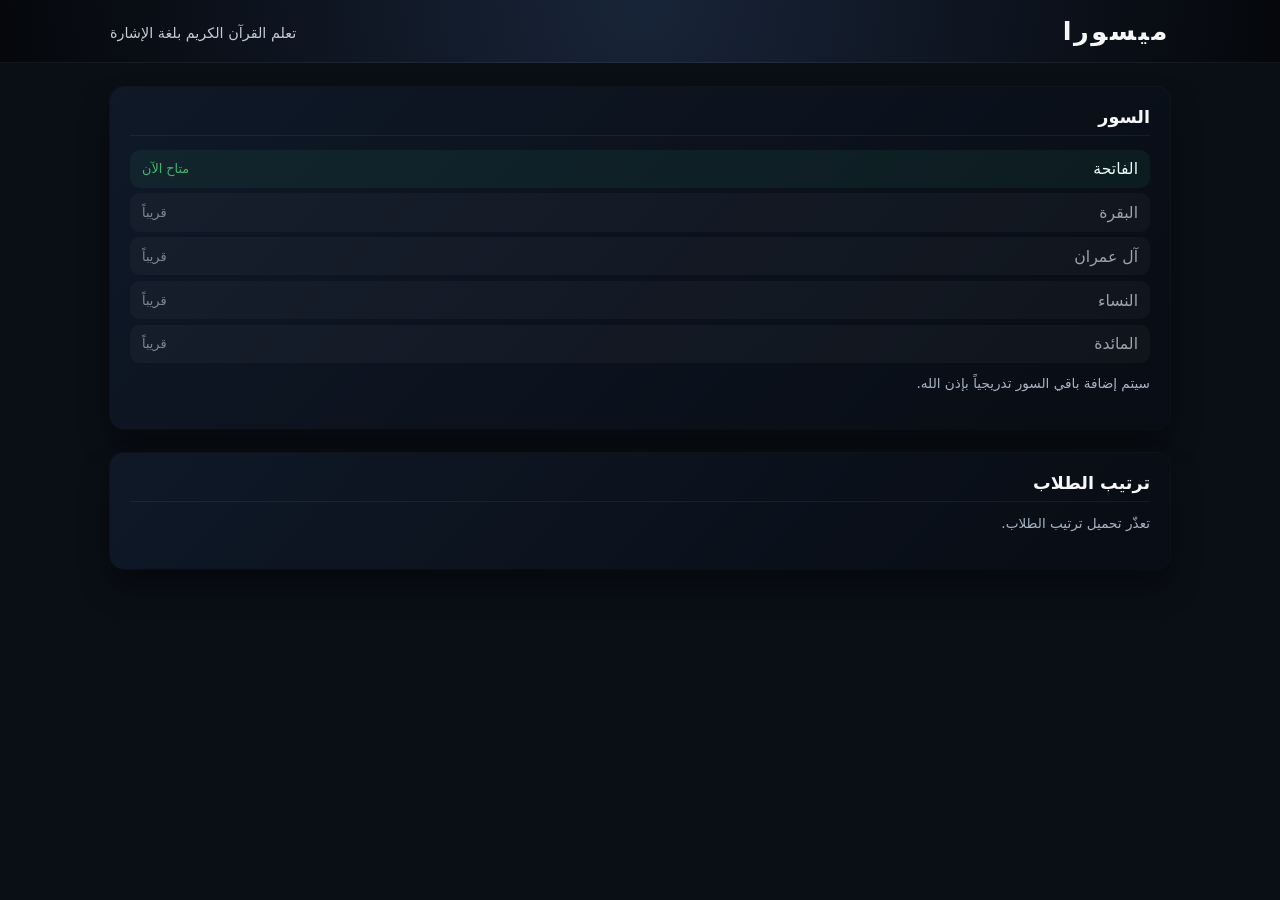
==== static/index.html @ e33f550c "clean repo without models" ====
<!DOCTYPE html>
<html lang="ar" dir="rtl">
<head>
  <meta charset="UTF-8" />
  <!-- Empty = same origin. On Vercel, set to your Railway API URL (https://…railway.app, no trailing slash). -->
  <meta name="mysora-api-base" content="" />
  <title>ميسورا - تعلم القرآن بالإشارة</title>
  <link rel="stylesheet" href="https://fonts.googleapis.com/css2?family=Amiri+Quran&display=swap" />
  <link rel="stylesheet" href="styles.css" />
</head>
<body class="page page-home">
  <header class="header">
    <div class="header-inner">
      <h1 class="logo">ميسورا</h1>
      <div class="subtitle">تعلم القرآن الكريم بلغة الإشارة</div>
    </div>
  </header>

  <main class="content">
    <section class="panel">
      <h2 class="panel-title">السور</h2>
      <ul class="surah-list">
        <li>
          <a href="fatiha.html" class="surah-item surah-item--enabled">
            <span class="surah-name">الفاتحة</span>
            <span class="surah-status surah-status--active">متاح الآن</span>
          </a>
        </li>
        <!-- Placeholder items for other surahs -->
        <li class="surah-item surah-item--disabled">
          <span class="surah-name">البقرة</span>
          <span class="surah-status">قريباً</span>
        </li>
        <li class="surah-item surah-item--disabled">
          <span class="surah-name">آل عمران</span>
          <span class="surah-status">قريباً</span>
        </li>
        <li class="surah-item surah-item--disabled">
          <span class="surah-name">النساء</span>
          <span class="surah-status">قريباً</span>
        </li>
        <li class="surah-item surah-item--disabled">
          <span class="surah-name">المائدة</span>
          <span class="surah-status">قريباً</span>
        </li>
      </ul>
      <p class="hint">سيتم إضافة باقي السور تدريجياً بإذن الله.</p>
    </section>

    <section class="panel">
      <h2 class="panel-title">ترتيب الطلاب</h2>
      <div id="leaderboard-home" class="leaderboard"></div>
    </section>
  </main>

  <script src="app.js"></script>
</body>
</html>
---- static/styles.css ----
*,
*::before,
*::after {
  box-sizing: border-box;
}

body {
  margin: 0;
  font-family: system-ui, -apple-system, BlinkMacSystemFont, "Segoe UI", sans-serif;
  background: #0a0f16;
  color: #f7f7f7;
}

.page-home .header,
.page-fatiha .header {
  border-bottom: 1px solid rgba(255, 255, 255, 0.06);
  background: radial-gradient(circle at top, #182438, #05070b);
}

.header-inner {
  max-width: 1100px;
  margin: 0 auto;
  padding: 1rem 1.25rem;
  display: flex;
  align-items: center;
  justify-content: space-between;
  gap: 1rem;
}

.header-center {
  text-align: center;
  flex: 1;
}

.logo {
  margin: 0;
  font-size: 1.6rem;
  letter-spacing: 0.1em;
}

.subtitle {
  margin-top: 0.25rem;
  font-size: 0.9rem;
  color: #c3cad5;
}

.content {
  max-width: 1100px;
  margin: 1.5rem auto 2rem;
  padding: 0 1.25rem;
  display: flex;
  flex-direction: column;
  gap: 1.5rem;
}

.content--split {
  display: grid;
  grid-template-columns: minmax(0, 2fr) minmax(0, 1.3fr);
  gap: 1.5rem;
}

@media (max-width: 860px) {
  .content--split {
    grid-template-columns: 1fr;
  }

  .header-inner {
    flex-direction: column;
    align-items: stretch;
  }
}

.panel {
  background: linear-gradient(135deg, rgba(15, 25, 40, 0.96), rgba(8, 12, 20, 0.98));
  border-radius: 14px;
  padding: 1.25rem 1.25rem 1.5rem;
  box-shadow:
    0 18px 30px rgba(0, 0, 0, 0.45),
    0 0 0 1px rgba(255, 255, 255, 0.03);
}

.panel-title {
  margin: 0 0 0.85rem;
  font-size: 1.1rem;
  border-bottom: 1px solid rgba(255, 255, 255, 0.06);
  padding-bottom: 0.5rem;
}

.surah-list {
  list-style: none;
  padding: 0;
  margin: 0;
}

.surah-item {
  display: flex;
  align-items: center;
  justify-content: space-between;
  padding: 0.6rem 0.75rem;
  border-radius: 10px;
  margin-bottom: 0.35rem;
  font-size: 0.98rem;
}

.surah-item--enabled {
  background: rgba(45, 150, 110, 0.1);
  color: #e9fff5;
  text-decoration: none;
  cursor: pointer;
  transition: background 0.15s ease, transform 0.1s ease;
}

.surah-item--enabled:hover {
  background: rgba(45, 150, 110, 0.18);
  transform: translateY(-1px);
}

.surah-item--disabled {
  background: rgba(255, 255, 255, 0.03);
  color: #9ca3af;
}

.surah-status {
  font-size: 0.8rem;
  opacity: 0.8;
}

.surah-status--active {
  color: #4ade80;
}

.hint {
  margin-top: 0.75rem;
  font-size: 0.85rem;
  color: #a5b4c4;
}

.quran-text {
  direction: rtl;
  text-align: center;
  font-family: "Amiri Quran", "Scheherazade New", "Amiri", "Traditional Arabic", serif;
  line-height: 2.5;
  font-size: 1.6rem;
  background: radial-gradient(circle at top, #111827, #020617);
  border-radius: 12px;
  padding: 1.4rem 1.75rem;
  border: 1px solid rgba(148, 163, 184, 0.3);
  min-height: 150px;
}

.quran-ayah {
  display: block;
  margin-bottom: 0.7rem;
}

.quran-ayah-text {
  white-space: pre-wrap;
}

.quran-ayah-dim {
  color: rgba(226, 232, 240, 0.55);
}

.quran-ayah-correct {
  color: #4ade80;
}

.quran-ayah-wrong {
  color: #f87171;
}

.quran-ayah-number {
  display: inline-block;
  margin-inline-start: 0.35em;
  margin-inline-end: 0.1em;
  font-size: 0.8em;
  color: #e5e7eb;
  vertical-align: middle;
}

.controls {
  margin-top: 0.9rem;
  display: flex;
  flex-wrap: wrap;
  align-items: center;
  gap: 0.6rem;
}

.btn {
  border: none;
  border-radius: 999px;
  padding: 0.4rem 0.95rem;
  background: rgba(148, 163, 184, 0.2);
  color: #e5e7eb;
  font-size: 0.9rem;
  cursor: pointer;
  transition: background 0.15s ease, transform 0.08s ease;
}

.btn-primary {
  background: linear-gradient(135deg, #22c55e, #16a34a);
  color: #041007;
  font-weight: 600;
}

.btn:hover {
  transform: translateY(-1px);
  background: rgba(148, 163, 184, 0.3);
}

.btn-primary:hover {
  background: linear-gradient(135deg, #4ade80, #22c55e);
}

.status-label {
  font-size: 0.85rem;
  color: #e5e7eb;
  opacity: 0.9;
}

.camera-container {
  position: relative;
  border-radius: 12px;
  overflow: hidden;
  background: #020617;
  border: 1px solid rgba(148, 163, 184, 0.4);
}

video {
  width: 100%;
  display: block;
  background: #000;
}

.overlay {
  position: absolute;
  inset: auto 0 0 0;
  padding: 0.4rem 0.7rem;
  background: linear-gradient(to top, rgba(15, 23, 42, 0.96), transparent);
  font-size: 0.82rem;
}

.overlay-row {
  display: flex;
  justify-content: space-between;
  margin-bottom: 0.2rem;
}

.overlay-row.small {
  font-size: 0.75rem;
  opacity: 0.85;
}

.letter-display {
  font-size: 1.5rem;
  font-family: "Amiri Quran", "Scheherazade New", "Amiri", "Traditional Arabic", serif;
  color: #facc15;
}

.word-display {
  font-family: "Amiri Quran", "Scheherazade New", "Amiri", "Traditional Arabic", serif;
  color: #e5e7eb;
}

.leaderboard {
  font-size: 0.9rem;
}

.leaderboard ul {
  list-style: none;
  padding: 0;
  margin: 0;
}

.leaderboard li {
  display: flex;
  justify-content: space-between;
  padding: 0.3rem 0.4rem;
  border-bottom: 1px dashed rgba(148, 163, 184, 0.2);
}

.leaderboard-name {
  font-weight: 500;
}

.leaderboard-score {
  color: #a5b4fc;
}

.back-link {
  color: #9ca3af;
  text-decoration: none;
  font-size: 0.9rem;
}

.back-link:hover {
  color: #e5e7eb;
}

.user-name-label {
  font-size: 0.85rem;
  color: #d1d5db;
}

.text-input {
  margin-right: 0.35rem;
  padding: 0.25rem 0.5rem;
  border-radius: 999px;
  border: 1px solid rgba(148, 163, 184, 0.7);
  background: rgba(15, 23, 42, 0.8);
  color: #f9fafb;
}

.text-input:focus {
  outline: none;
  border-color: #22c55e;
}
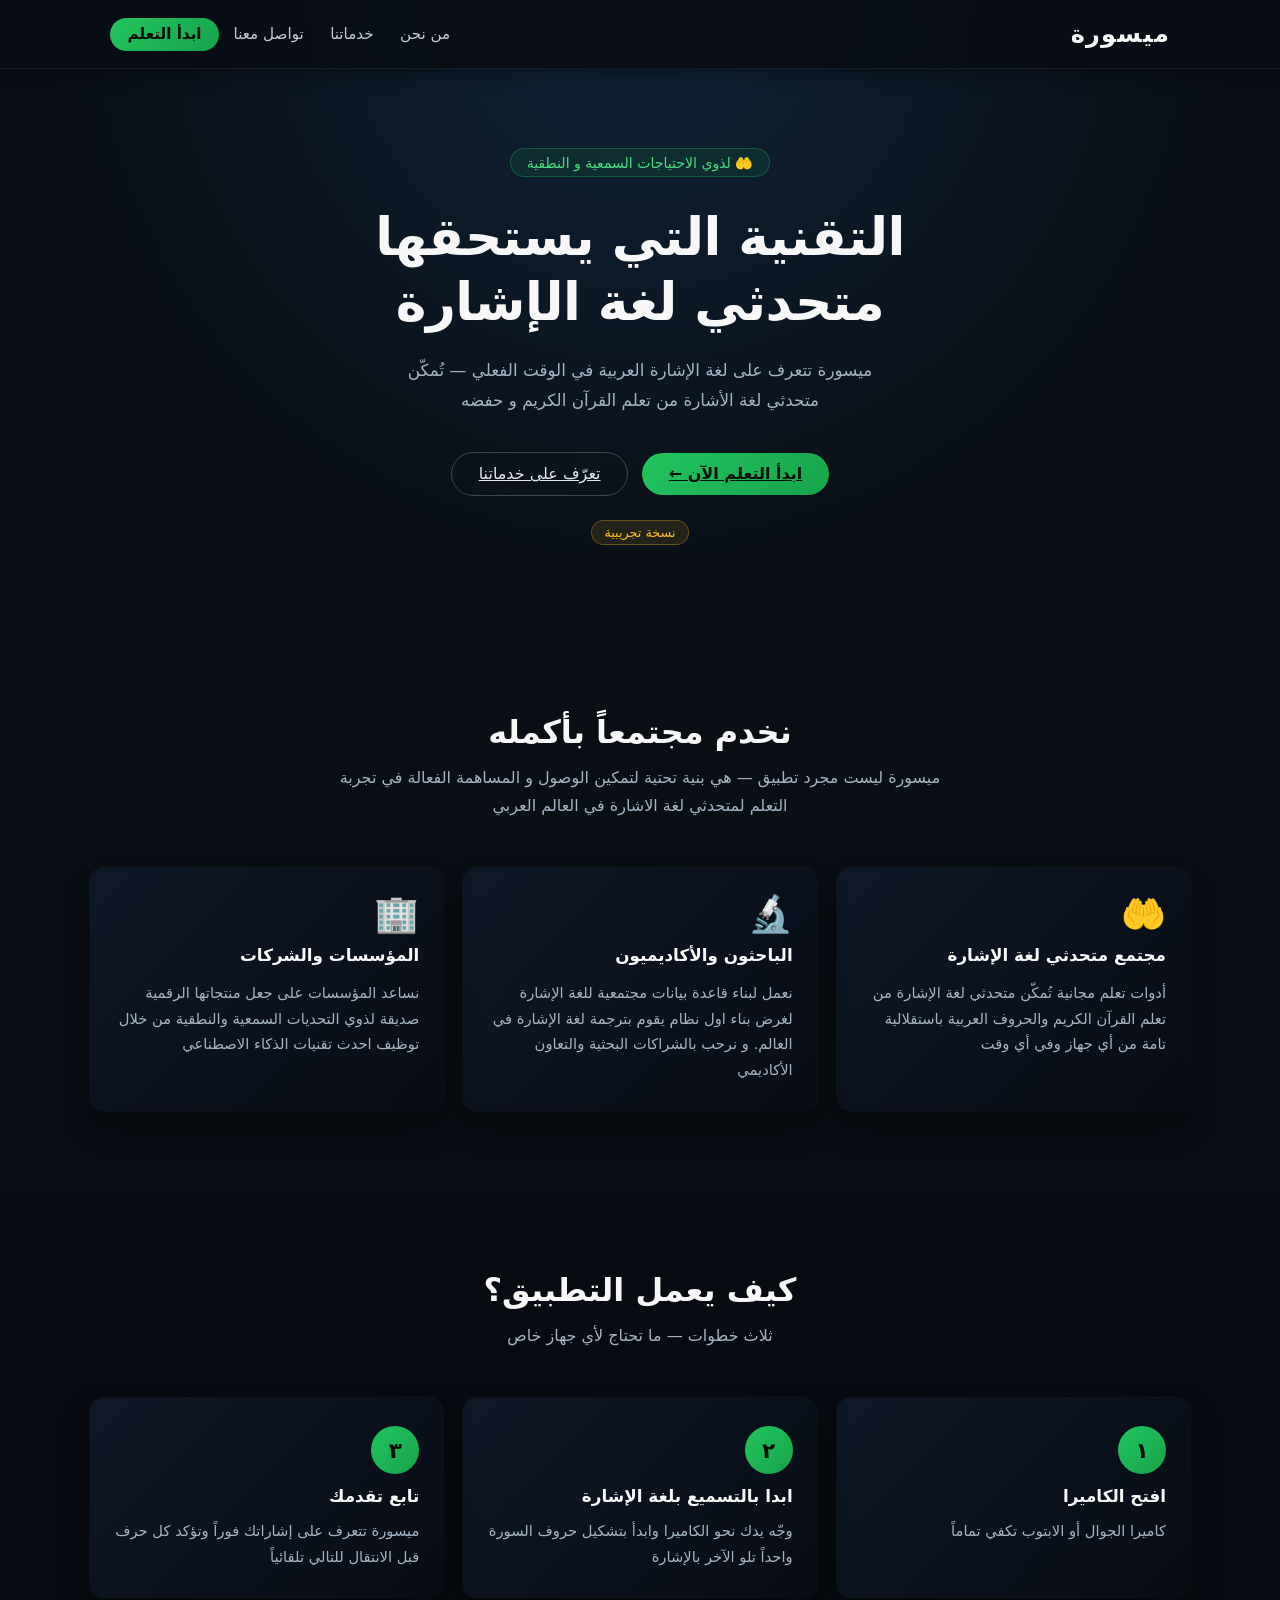
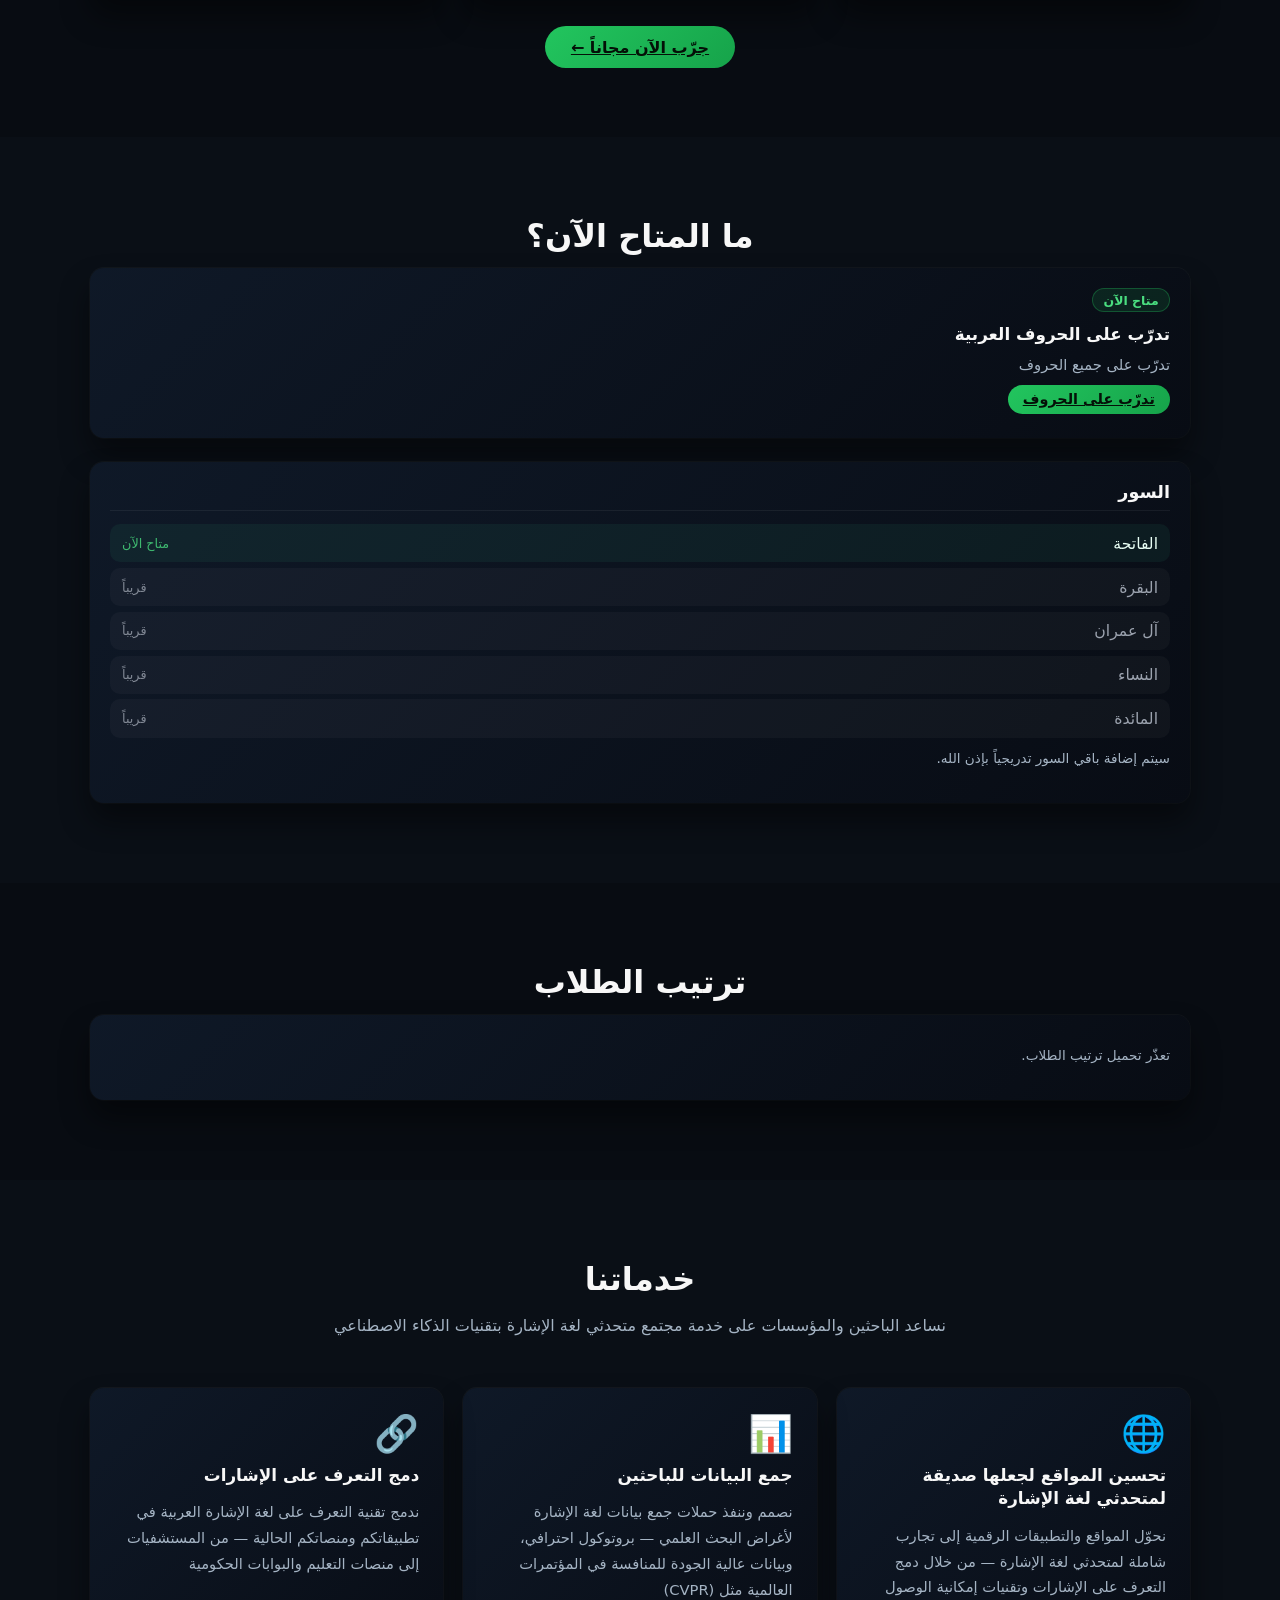
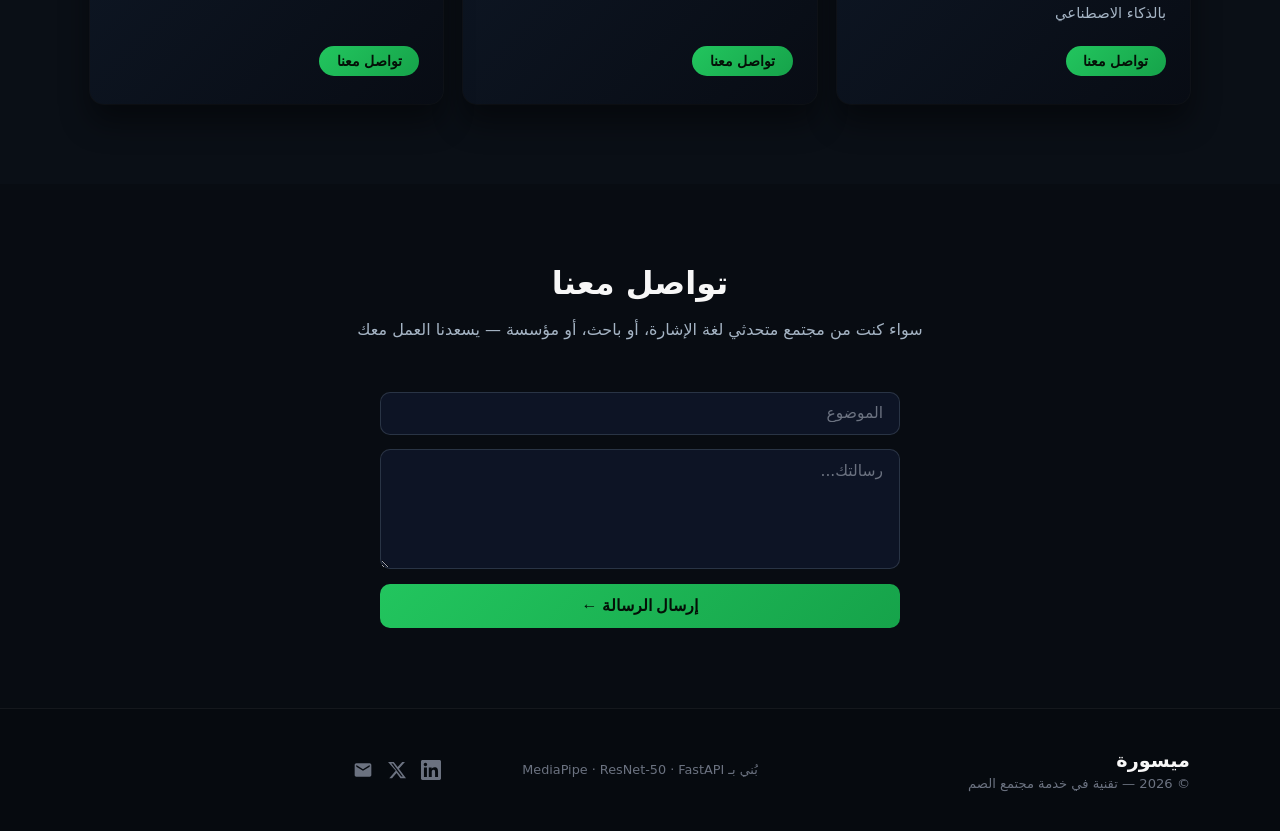
==== commit 71c034cb: "feat: redesign homepage with mission sections and contact form" ====
--- a/static/index.html
+++ b/static/index.html
@@ -2,58 +2,377 @@
 <html lang="ar" dir="rtl">
 <head>
   <meta charset="UTF-8" />
-  <!-- Empty = same origin. On Vercel, set to your Railway API URL (https://…railway.app, no trailing slash). -->
   <meta name="mysora-api-base" content="" />
-  <title>ميسورا - تعلم القرآن بالإشارة</title>
+  <meta name="viewport" content="width=device-width, initial-scale=1.0" />
+  <title>ميسورة — لغة الإشارة العربية</title>
   <link rel="stylesheet" href="https://fonts.googleapis.com/css2?family=Amiri+Quran&display=swap" />
   <link rel="stylesheet" href="styles.css" />
 </head>
 <body class="page page-home">
-  <header class="header">
-    <div class="header-inner">
-      <h1 class="logo">ميسورا</h1>
-      <div class="subtitle">تعلم القرآن الكريم بلغة الإشارة</div>
-    </div>
-  </header>
-
-  <main class="content">
-    <section class="panel">
-      <h2 class="panel-title">السور</h2>
-      <ul class="surah-list">
-        <li>
-          <a href="fatiha.html" class="surah-item surah-item--enabled">
-            <span class="surah-name">الفاتحة</span>
-            <span class="surah-status surah-status--active">متاح الآن</span>
+
+  <!-- ===== SECTION 1: NAVBAR ===== -->
+  <nav class="navbar" id="navbar">
+    <div class="navbar-inner">
+      <a href="#" class="navbar-logo">ميسورة</a>
+      <button class="navbar-burger" id="nav-burger" aria-label="فتح القائمة">☰</button>
+      <ul class="navbar-links" id="nav-links">
+        <li><a href="#من-نحن">من نحن</a></li>
+        <li><a href="#services">خدماتنا</a></li>
+        <li><a href="#contact">تواصل معنا</a></li>
+        <li><a href="fatiha.html" class="navbar-cta">ابدأ التعلم</a></li>
+      </ul>
+    </div>
+  </nav>
+
+  <!-- ===== SECTION 2: HERO ===== -->
+  <section id="hero" class="hero">
+    <div class="hero-inner">
+      <span class="hero-eyebrow">🤲 لذوي الاحتياجات السمعية و النطقية</span>
+      <h1 class="hero-headline">
+        التقنية التي يستحقها<br>متحدثي لغة الإشارة
+      </h1>
+      <p class="hero-sub">
+        ميسورة تتعرف على لغة الإشارة العربية في الوقت الفعلي —
+        تُمكّن متحدثي لغة الأشارة من تعلم القرآن الكريم و حفضه
+      </p>
+      <div class="hero-actions">
+        <a href="fatiha.html" class="btn btn-primary btn-lg">ابدأ التعلم الآن ←</a>
+        <a href="#services" class="btn btn-outline btn-lg">تعرّف على خدماتنا</a>
+      </div>
+      <span class="hero-beta">نسخة تجريبية</span>
+    </div>
+  </section>
+
+  <!-- ===== SECTION 3: WHO WE SERVE ===== -->
+  <section id="من-نحن" class="section">
+    <div class="section-inner">
+      <h2 class="section-title">نخدم مجتمعاً بأكمله</h2>
+      <p class="section-sub">
+        ميسورة ليست مجرد تطبيق — هي بنية تحتية لتمكين
+        الوصول و المساهمة الفعالة في تجربة التعلم لمتحدثي لغة الاشارة في العالم العربي
+      </p>
+      <div class="cards-grid">
+        <div class="card">
+          <div class="card-icon">🤲</div>
+          <h3 class="card-title">مجتمع متحدثي لغة الإشارة</h3>
+          <p class="card-text">
+            أدوات تعلم مجانية تُمكّن متحدثي لغة الإشارة من تعلم
+            القرآن الكريم والحروف العربية باستقلالية
+            تامة من أي جهاز وفي أي وقت
+          </p>
+        </div>
+        <div class="card">
+          <div class="card-icon">🔬</div>
+          <h3 class="card-title">الباحثون والأكاديميون</h3>
+          <p class="card-text">
+            نعمل لبناء قاعدة بيانات مجتمعية للغة الإشارة لغرض بناء اول نظام
+            يقوم بترجمة لغة الإشارة في العالم. و نرحب بالشراكات
+            البحثية والتعاون الأكاديمي
+          </p>
+        </div>
+        <div class="card">
+          <div class="card-icon">🏢</div>
+          <h3 class="card-title">المؤسسات والشركات</h3>
+          <p class="card-text">
+            نساعد المؤسسات على جعل منتجاتها
+            الرقمية صديقة لذوي التحديات السمعية والنطقية من خلال توظيف احدث
+            تقنيات الذكاء الاصطناعي
+          </p>
+        </div>
+      </div>
+    </div>
+  </section>
+
+  <!-- ===== SECTION 4: HOW IT WORKS ===== -->
+  <section id="كيف-تعمل" class="section section-alt">
+    <div class="section-inner">
+      <h2 class="section-title">كيف يعمل التطبيق؟</h2>
+      <p class="section-sub">ثلاث خطوات — ما تحتاج لأي جهاز خاص</p>
+      <div class="steps-grid">
+        <div class="step">
+          <div class="step-num">١</div>
+          <h3 class="step-title">افتح الكاميرا</h3>
+          <p class="step-text">كاميرا الجوال أو الابتوب تكفي تماماً</p>
+        </div>
+        <div class="step">
+          <div class="step-num">٢</div>
+          <h3 class="step-title">ابدا بالتسميع بلغة الإشارة</h3>
+          <p class="step-text">
+            وجّه يدك نحو الكاميرا وابدأ بتشكيل
+            حروف السورة واحداً تلو الآخر بالإشارة
+          </p>
+        </div>
+        <div class="step">
+          <div class="step-num">٣</div>
+          <h3 class="step-title">تابع تقدمك</h3>
+          <p class="step-text">
+            ميسورة تتعرف على إشاراتك فوراً وتؤكد
+            كل حرف قبل الانتقال للتالي تلقائياً
+          </p>
+        </div>
+      </div>
+      <div class="section-cta">
+        <a href="fatiha.html" class="btn btn-primary btn-lg">جرّب الآن مجاناً ←</a>
+      </div>
+    </div>
+  </section>
+
+  <!-- ===== SECTION 5: AVAILABLE NOW ===== -->
+  <section id="available" class="section">
+    <div class="section-inner">
+      <h2 class="section-title">ما المتاح الآن؟</h2>
+
+      <div class="available-stack">
+        <!-- Letters card (new) -->
+        <div class="available-card panel">
+          <span class="avail-badge avail-badge--active">متاح الآن</span>
+          <h3 class="available-card-title">تدرّب على الحروف العربية</h3>
+          <p class="available-card-text">تدرّب على جميع الحروف</p>
+          <a href="/letters.html" class="btn btn-primary">تدرّب على الحروف</a>
+        </div>
+
+        <!-- Existing surah list (unchanged) -->
+        <div class="panel">
+          <h2 class="panel-title">السور</h2>
+          <ul class="surah-list">
+            <li>
+              <a href="fatiha.html" class="surah-item surah-item--enabled">
+                <span class="surah-name">الفاتحة</span>
+                <span class="surah-status surah-status--active">متاح الآن</span>
+              </a>
+            </li>
+            <li class="surah-item surah-item--disabled">
+              <span class="surah-name">البقرة</span>
+              <span class="surah-status">قريباً</span>
+            </li>
+            <li class="surah-item surah-item--disabled">
+              <span class="surah-name">آل عمران</span>
+              <span class="surah-status">قريباً</span>
+            </li>
+            <li class="surah-item surah-item--disabled">
+              <span class="surah-name">النساء</span>
+              <span class="surah-status">قريباً</span>
+            </li>
+            <li class="surah-item surah-item--disabled">
+              <span class="surah-name">المائدة</span>
+              <span class="surah-status">قريباً</span>
+            </li>
+          </ul>
+          <p class="hint">سيتم إضافة باقي السور تدريجياً بإذن الله.</p>
+        </div>
+      </div>
+    </div>
+  </section>
+
+  <!-- ===== SECTION 6: LEADERBOARD ===== -->
+  <section id="leaderboard-section" class="section section-alt">
+    <div class="section-inner">
+      <h2 class="section-title">ترتيب الطلاب</h2>
+      <div class="panel">
+        <div id="leaderboard-home" class="leaderboard"></div>
+      </div>
+    </div>
+  </section>
+
+  <!-- ===== SECTION 7: SERVICES ===== -->
+  <section id="services" class="section">
+    <div class="section-inner">
+      <h2 class="section-title">خدماتنا</h2>
+      <p class="section-sub">
+        نساعد الباحثين والمؤسسات على خدمة مجتمع متحدثي لغة الإشارة
+        بتقنيات الذكاء الاصطناعي
+      </p>
+      <div class="cards-grid">
+        <div class="card service-card">
+          <div class="card-icon">🌐</div>
+          <h3 class="card-title">تحسين المواقع لجعلها صديقة لمتحدثي لغة الإشارة</h3>
+          <p class="card-text">
+            نحوّل المواقع والتطبيقات الرقمية إلى
+            تجارب شاملة لمتحدثي لغة الإشارة — من خلال
+            دمج التعرف على الإشارات وتقنيات
+            إمكانية الوصول بالذكاء الاصطناعي
+          </p>
+          <button
+            class="btn btn-primary service-cta"
+            data-subject="طلب خدمة: جعل الموقع صديقاً لمتحدثي لغة الإشارة">
+            تواصل معنا
+          </button>
+        </div>
+        <div class="card service-card">
+          <div class="card-icon">📊</div>
+          <h3 class="card-title">جمع البيانات للباحثين</h3>
+          <p class="card-text">
+            نصمم وننفذ حملات جمع بيانات لغة الإشارة
+            لأغراض البحث العلمي — بروتوكول احترافي،
+            وبيانات عالية الجودة
+            للمنافسة في المؤتمرات العالمية مثل (CVPR)
+          </p>
+          <button
+            class="btn btn-primary service-cta"
+            data-subject="طلب خدمة: جمع البيانات البحثية">
+            تواصل معنا
+          </button>
+        </div>
+        <div class="card service-card">
+          <div class="card-icon">🔗</div>
+          <h3 class="card-title">دمج التعرف على الإشارات</h3>
+          <p class="card-text">
+            ندمج تقنية التعرف على لغة الإشارة
+            العربية في تطبيقاتكم ومنصاتكم الحالية —
+            من المستشفيات إلى منصات التعليم
+            والبوابات الحكومية
+          </p>
+          <button
+            class="btn btn-primary service-cta"
+            data-subject="طلب خدمة: دمج التعرف على الإشارات">
+            تواصل معنا
+          </button>
+        </div>
+      </div>
+    </div>
+  </section>
+
+  <!-- ===== SECTION 8: CONTACT ===== -->
+  <section id="contact" class="section section-alt">
+    <div class="section-inner">
+      <h2 class="section-title">تواصل معنا</h2>
+      <p class="section-sub">
+        سواء كنت من مجتمع متحدثي لغة الإشارة، أو باحث، أو مؤسسة —
+        يسعدنا العمل معك
+      </p>
+      <form id="contact-form" class="contact-form">
+        <input
+          type="text"
+          id="contact-subject"
+          name="subject"
+          class="contact-input"
+          placeholder="الموضوع"
+          required
+        />
+        <textarea
+          name="message"
+          class="contact-input contact-textarea"
+          rows="5"
+          placeholder="رسالتك..."
+          required
+        ></textarea>
+        <button type="submit" class="btn btn-primary contact-submit">إرسال الرسالة ←</button>
+      </form>
+      <div id="contact-success" class="contact-msg contact-msg--success" style="display:none">
+        ✅ تم الإرسال بنجاح — شكراً لتواصلك، سنرد عليك قريباً
+      </div>
+      <div id="contact-error" class="contact-msg contact-msg--error" style="display:none">
+        ❌ حدث خطأ في الإرسال — يرجى المراسلة على
+        <a href="mailto:mysoraapp@gmail.com" style="color:inherit;text-decoration:underline">mysoraapp@gmail.com</a>
+      </div>
+    </div>
+  </section>
+
+  <!-- ===== SECTION 9: FOOTER ===== -->
+  <footer class="footer">
+    <div class="footer-inner">
+      <div class="footer-col">
+        <div class="footer-logo">ميسورة</div>
+        <div class="footer-copy">© 2026 — تقنية في خدمة مجتمع الصم</div>
+      </div>
+      <div class="footer-col footer-col--center">
+        <p class="footer-tech">بُني بـ MediaPipe · ResNet-50 · FastAPI</p>
+      </div>
+      <div class="footer-col footer-col--icons">
+        <div class="footer-social">
+          <a
+            href="https://www.linkedin.com/company/mysora-%D9%85%D9%8A%D8%B3%D9%88%D8%B1%D8%A2/"
+            class="footer-social-link"
+            target="_blank"
+            rel="noopener"
+            aria-label="LinkedIn">
+            <svg xmlns="http://www.w3.org/2000/svg" width="20" height="20" viewBox="0 0 24 24" fill="currentColor">
+              <path d="M20.447 20.452h-3.554v-5.569c0-1.328-.027-3.037-1.852-3.037-1.853 0-2.136 1.445-2.136 2.939v5.667H9.351V9h3.414v1.561h.046c.477-.9 1.637-1.85 3.37-1.85 3.601 0 4.267 2.37 4.267 5.455v6.286zM5.337 7.433c-1.144 0-2.063-.926-2.063-2.065 0-1.138.92-2.063 2.063-2.063 1.14 0 2.064.925 2.064 2.063 0 1.139-.925 2.065-2.064 2.065zm1.782 13.019H3.555V9h3.564v11.452zM22.225 0H1.771C.792 0 0 .774 0 1.729v20.542C0 23.227.792 24 1.771 24h20.451C23.2 24 24 23.227 24 22.271V1.729C24 .774 23.2 0 22.222 0h.003z"/>
+            </svg>
           </a>
-        </li>
-        <!-- Placeholder items for other surahs -->
-        <li class="surah-item surah-item--disabled">
-          <span class="surah-name">البقرة</span>
-          <span class="surah-status">قريباً</span>
-        </li>
-        <li class="surah-item surah-item--disabled">
-          <span class="surah-name">آل عمران</span>
-          <span class="surah-status">قريباً</span>
-        </li>
-        <li class="surah-item surah-item--disabled">
-          <span class="surah-name">النساء</span>
-          <span class="surah-status">قريباً</span>
-        </li>
-        <li class="surah-item surah-item--disabled">
-          <span class="surah-name">المائدة</span>
-          <span class="surah-status">قريباً</span>
-        </li>
-      </ul>
-      <p class="hint">سيتم إضافة باقي السور تدريجياً بإذن الله.</p>
-    </section>
-
-    <section class="panel">
-      <h2 class="panel-title">ترتيب الطلاب</h2>
-      <div id="leaderboard-home" class="leaderboard"></div>
-    </section>
-  </main>
+          <a
+            href="https://x.com/mysora_app?s=21"
+            class="footer-social-link"
+            target="_blank"
+            rel="noopener"
+            aria-label="X">
+            <svg xmlns="http://www.w3.org/2000/svg" width="20" height="20" viewBox="0 0 24 24" fill="currentColor">
+              <path d="M18.244 2.25h3.308l-7.227 8.26 8.502 11.24H16.17l-4.714-6.231-5.401 6.231H2.747l7.73-8.835L1.254 2.25H8.08l4.713 6.231zm-1.161 17.52h1.833L7.084 4.126H5.117z"/>
+            </svg>
+          </a>
+          <a
+            href="mailto:mysoraapp@gmail.com"
+            class="footer-social-link"
+            aria-label="البريد الإلكتروني">
+            <svg xmlns="http://www.w3.org/2000/svg" width="20" height="20" viewBox="0 0 24 24" fill="currentColor">
+              <path d="M20 4H4c-1.1 0-2 .9-2 2v12c0 1.1.9 2 2 2h16c1.1 0 2-.9 2-2V6c0-1.1-.9-2-2-2zm0 4l-8 5-8-5V6l8 5 8-5v2z"/>
+            </svg>
+          </a>
+        </div>
+      </div>
+    </div>
+  </footer>
 
   <script src="app.js"></script>
+  <script>
+    /* 1 — Navbar hamburger */
+    const burger = document.getElementById('nav-burger');
+    const navLinks = document.getElementById('nav-links');
+    burger.addEventListener('click', () => {
+      navLinks.classList.toggle('nav-open');
+    });
+
+    /* 2 — Smooth scroll for all anchor links */
+    document.querySelectorAll('a[href^="#"]').forEach(a => {
+      a.addEventListener('click', e => {
+        e.preventDefault();
+        const target = document.querySelector(a.getAttribute('href'));
+        if (target) target.scrollIntoView({ behavior: 'smooth' });
+      });
+    });
+
+    /* 3 — Services CTA → pre-fill contact subject + smooth scroll */
+    document.querySelectorAll('[data-subject]').forEach(btn => {
+      btn.addEventListener('click', e => {
+        e.preventDefault();
+        const subject = btn.getAttribute('data-subject');
+        const subjectField = document.getElementById('contact-subject');
+        if (subjectField) subjectField.value = subject;
+        document.getElementById('contact').scrollIntoView({ behavior: 'smooth' });
+      });
+    });
+
+    /* 4 — Contact form */
+    document.getElementById('contact-form').addEventListener('submit', async e => {
+      e.preventDefault();
+      const form = e.target;
+      const btn = form.querySelector('button[type=submit]');
+      const successEl = document.getElementById('contact-success');
+      const errorEl   = document.getElementById('contact-error');
+
+      successEl.style.display = 'none';
+      errorEl.style.display   = 'none';
+      btn.disabled    = true;
+      btn.textContent = 'جارٍ الإرسال...';
+
+      try {
+        const res = await fetch('/contact', {
+          method: 'POST',
+          body: new FormData(form)
+        });
+        if (res.ok) {
+          successEl.style.display = 'block';
+          form.reset();
+        } else {
+          errorEl.style.display = 'block';
+        }
+      } catch {
+        errorEl.style.display = 'block';
+      } finally {
+        btn.disabled    = false;
+        btn.textContent = 'إرسال الرسالة ←';
+      }
+    });
+  </script>
 </body>
 </html>
-
--- a/static/styles.css
+++ b/static/styles.css
@@ -316,3 +316,772 @@
   border-color: #22c55e;
 }
 
+/* ============ Data collection page ============ */
+
+.page-collect .content--collect {
+  max-width: 520px;
+}
+
+.collect-screen[hidden] {
+  display: none !important;
+}
+
+.collect-lead {
+  margin: 0 0 1.25rem;
+  line-height: 1.6;
+  color: #c3cad5;
+}
+
+.collect-form {
+  display: flex;
+  flex-direction: column;
+  gap: 1rem;
+}
+
+.collect-field {
+  display: flex;
+  flex-direction: column;
+  gap: 0.35rem;
+}
+
+.collect-label {
+  font-size: 0.9rem;
+  color: #d1d5db;
+}
+
+.collect-select {
+  padding: 0.5rem 0.75rem;
+  border-radius: 10px;
+  border: 1px solid rgba(148, 163, 184, 0.5);
+  background: rgba(15, 23, 42, 0.85);
+  color: #f9fafb;
+  font-size: 1rem;
+}
+
+.collect-consent {
+  display: flex;
+  align-items: flex-start;
+  gap: 0.5rem;
+  font-size: 0.9rem;
+  color: #e5e7eb;
+  cursor: pointer;
+}
+
+.collect-consent input {
+  margin-top: 0.2rem;
+}
+
+.collect-error {
+  color: #f87171;
+  font-size: 0.88rem;
+  margin: 0.5rem 0 0;
+}
+
+.collect-submit {
+  margin-top: 0.5rem;
+  width: 100%;
+  padding: 0.65rem 1rem;
+  font-size: 1rem;
+}
+
+.collect-camera {
+  margin: 1rem 0;
+}
+
+.calibration-status {
+  font-size: 0.95rem;
+  font-weight: 600;
+}
+
+.calibration-status--ok {
+  color: #4ade80;
+}
+
+.calibration-status--warn {
+  color: #fbbf24;
+}
+
+.collect-controls {
+  justify-content: center;
+  flex-wrap: wrap;
+}
+
+.collect-letter-header {
+  text-align: center;
+  margin-bottom: 0.75rem;
+}
+
+.collect-letter-meta {
+  display: flex;
+  justify-content: space-between;
+  align-items: center;
+  margin-bottom: 0.5rem;
+}
+
+.collect-target-letter {
+  font-family: "Amiri Quran", "Scheherazade New", "Amiri", serif;
+  font-size: 4.5rem;
+  line-height: 1.1;
+  color: #facc15;
+  margin: 0.25rem 0;
+}
+
+.collect-instruction {
+  margin: 0 0 0.75rem;
+  font-size: 0.92rem;
+  color: #a5b4c4;
+}
+
+.collect-progress-bar {
+  height: 6px;
+  border-radius: 999px;
+  background: rgba(255, 255, 255, 0.08);
+  overflow: hidden;
+}
+
+.collect-progress-fill {
+  height: 100%;
+  background: linear-gradient(90deg, #22c55e, #4ade80);
+  border-radius: 999px;
+  transition: width 0.25s ease;
+}
+
+.priority-badge {
+  font-size: 0.75rem;
+  padding: 0.2rem 0.55rem;
+  border-radius: 999px;
+  font-weight: 600;
+}
+
+.priority-badge--critical {
+  background: rgba(248, 113, 113, 0.2);
+  color: #fca5a5;
+}
+
+.priority-badge--high {
+  background: rgba(251, 191, 36, 0.2);
+  color: #fcd34d;
+}
+
+.priority-badge--medium {
+  background: rgba(96, 165, 250, 0.2);
+  color: #93c5fd;
+}
+
+.priority-badge--normal {
+  background: rgba(148, 163, 184, 0.15);
+  color: #cbd5e1;
+}
+
+.collect-orientation {
+  display: flex;
+  flex-wrap: wrap;
+  align-items: center;
+  gap: 0.6rem 1rem;
+  margin: 0.75rem 0;
+  padding: 0.6rem 0.75rem;
+  border-radius: 10px;
+  background: rgba(255, 255, 255, 0.03);
+}
+
+.collect-orientation--highlight {
+  border: 1px solid rgba(251, 191, 36, 0.45);
+  background: rgba(251, 191, 36, 0.06);
+}
+
+.collect-radio {
+  display: inline-flex;
+  align-items: center;
+  gap: 0.3rem;
+  font-size: 0.9rem;
+  cursor: pointer;
+}
+
+.collect-stats {
+  margin-top: 1rem;
+  font-size: 0.88rem;
+  color: #a5b4c4;
+}
+
+.collect-stats summary {
+  cursor: pointer;
+  color: #c3cad5;
+}
+
+.collect-home-link {
+  display: inline-block;
+  text-decoration: none;
+  margin-top: 0.5rem;
+}
+
+/* ============================================================
+   MYSORA — HOME PAGE REBUILD 2026
+   All new styles appended below. Nothing above was modified.
+   ============================================================ */
+
+/* ===== SCROLL OFFSET for fixed navbar ===== */
+html {
+  scroll-padding-top: 72px;
+}
+
+/* ===== NAVBAR ===== */
+.navbar {
+  position: fixed;
+  top: 0;
+  left: 0;
+  right: 0;
+  z-index: 1000;
+  background: rgba(10, 15, 22, 0.92);
+  backdrop-filter: blur(12px);
+  -webkit-backdrop-filter: blur(12px);
+  border-bottom: 1px solid rgba(255, 255, 255, 0.06);
+  box-shadow: 0 2px 20px rgba(0, 0, 0, 0.4);
+}
+
+.navbar-inner {
+  max-width: 1100px;
+  margin: 0 auto;
+  padding: 0 1.25rem;
+  height: 68px;
+  display: flex;
+  align-items: center;
+  justify-content: space-between;
+  gap: 1rem;
+}
+
+.navbar-logo {
+  font-size: 1.5rem;
+  font-weight: 700;
+  color: #f7f7f7;
+  text-decoration: none;
+  letter-spacing: 0.05em;
+  flex-shrink: 0;
+}
+
+.navbar-links {
+  list-style: none;
+  margin: 0;
+  padding: 0;
+  display: flex;
+  align-items: center;
+  gap: 0.15rem;
+}
+
+.navbar-links li a {
+  color: #c3cad5;
+  text-decoration: none;
+  padding: 0.4rem 0.75rem;
+  border-radius: 8px;
+  font-size: 0.95rem;
+  transition: color 0.15s, background 0.15s;
+  white-space: nowrap;
+}
+
+.navbar-links li a:hover {
+  color: #f7f7f7;
+  background: rgba(255, 255, 255, 0.06);
+}
+
+.navbar-cta {
+  background: linear-gradient(135deg, #22c55e, #16a34a) !important;
+  color: #041007 !important;
+  font-weight: 600 !important;
+  padding: 0.45rem 1.1rem !important;
+  border-radius: 999px !important;
+}
+
+.navbar-cta:hover {
+  background: linear-gradient(135deg, #4ade80, #22c55e) !important;
+  color: #041007 !important;
+}
+
+.navbar-burger {
+  display: none;
+  background: none;
+  border: none;
+  color: #f7f7f7;
+  font-size: 1.4rem;
+  cursor: pointer;
+  padding: 0.3rem 0.5rem;
+  line-height: 1;
+  flex-shrink: 0;
+}
+
+/* ===== HERO ===== */
+.hero {
+  padding: calc(68px + 5rem) 1.25rem 5.5rem;
+  background: radial-gradient(ellipse at 50% 0%, #0e2237 0%, #0a0f16 65%);
+  text-align: center;
+}
+
+.hero-inner {
+  max-width: 720px;
+  margin: 0 auto;
+}
+
+.hero-eyebrow {
+  display: inline-block;
+  background: rgba(34, 197, 94, 0.1);
+  border: 1px solid rgba(34, 197, 94, 0.3);
+  color: #4ade80;
+  font-size: 0.88rem;
+  padding: 0.35rem 1rem;
+  border-radius: 999px;
+  margin-bottom: 1.75rem;
+}
+
+.hero-headline {
+  margin: 0 0 1.25rem;
+  font-size: clamp(2rem, 5vw, 3.25rem);
+  line-height: 1.25;
+  font-weight: 700;
+  color: #f7f7f7;
+  letter-spacing: -0.01em;
+}
+
+.hero-sub {
+  margin: 0 auto 2.25rem;
+  max-width: 520px;
+  font-size: 1.05rem;
+  color: #a5b4c4;
+  line-height: 1.8;
+}
+
+.hero-actions {
+  display: flex;
+  align-items: center;
+  justify-content: center;
+  gap: 0.9rem;
+  flex-wrap: wrap;
+  margin-bottom: 1.5rem;
+}
+
+.btn-lg {
+  padding: 0.72rem 1.65rem !important;
+  font-size: 1rem !important;
+}
+
+.btn-outline {
+  background: transparent;
+  border: 1px solid rgba(255, 255, 255, 0.22);
+  color: #e5e7eb;
+}
+
+.btn-outline:hover {
+  background: rgba(255, 255, 255, 0.07);
+  border-color: rgba(255, 255, 255, 0.38);
+}
+
+.hero-beta {
+  display: inline-block;
+  background: rgba(251, 191, 36, 0.1);
+  border: 1px solid rgba(251, 191, 36, 0.3);
+  color: #fbbf24;
+  font-size: 0.8rem;
+  padding: 0.25rem 0.8rem;
+  border-radius: 999px;
+}
+
+/* ===== SECTION BASE ===== */
+.section {
+  padding: 5rem 1.25rem;
+  background: #0a0f16;
+}
+
+.section-alt {
+  background: #080c12;
+}
+
+.section-inner {
+  max-width: 1100px;
+  margin: 0 auto;
+}
+
+.section-title {
+  margin: 0 0 0.85rem;
+  font-size: clamp(1.5rem, 3vw, 2rem);
+  font-weight: 700;
+  color: #f7f7f7;
+  text-align: center;
+}
+
+.section-sub {
+  margin: 0 auto 3rem;
+  max-width: 620px;
+  text-align: center;
+  color: #a5b4c4;
+  font-size: 1rem;
+  line-height: 1.75;
+}
+
+.section-cta {
+  text-align: center;
+  margin-top: 2.5rem;
+}
+
+/* ===== CARDS GRID (3-col) ===== */
+.cards-grid {
+  display: grid;
+  grid-template-columns: repeat(3, 1fr);
+  gap: 1.25rem;
+}
+
+.card {
+  background: linear-gradient(135deg, rgba(15, 25, 40, 0.96), rgba(8, 12, 20, 0.98));
+  border-radius: 14px;
+  padding: 1.75rem 1.5rem;
+  box-shadow:
+    0 18px 30px rgba(0, 0, 0, 0.45),
+    0 0 0 1px rgba(255, 255, 255, 0.04);
+  transition: transform 0.18s ease, box-shadow 0.18s ease;
+  display: flex;
+  flex-direction: column;
+  gap: 0.75rem;
+}
+
+.card:hover {
+  transform: translateY(-3px);
+  box-shadow:
+    0 24px 40px rgba(0, 0, 0, 0.55),
+    0 0 0 1px rgba(255, 255, 255, 0.08);
+}
+
+.card-icon {
+  font-size: 2.25rem;
+  line-height: 1;
+}
+
+.card-title {
+  margin: 0;
+  font-size: 1.05rem;
+  font-weight: 600;
+  color: #f7f7f7;
+  line-height: 1.4;
+}
+
+.card-text {
+  margin: 0;
+  font-size: 0.92rem;
+  color: #a5b4c4;
+  line-height: 1.75;
+  flex: 1;
+}
+
+/* ===== STEPS GRID ===== */
+.steps-grid {
+  display: grid;
+  grid-template-columns: repeat(3, 1fr);
+  gap: 1.25rem;
+}
+
+.step {
+  background: linear-gradient(135deg, rgba(15, 25, 40, 0.96), rgba(8, 12, 20, 0.98));
+  border-radius: 14px;
+  padding: 1.75rem 1.5rem;
+  box-shadow:
+    0 18px 30px rgba(0, 0, 0, 0.45),
+    0 0 0 1px rgba(255, 255, 255, 0.04);
+  display: flex;
+  flex-direction: column;
+  gap: 0.75rem;
+}
+
+.step-num {
+  width: 48px;
+  height: 48px;
+  border-radius: 50%;
+  background: linear-gradient(135deg, #22c55e, #16a34a);
+  color: #041007;
+  font-size: 1.35rem;
+  font-weight: 700;
+  display: flex;
+  align-items: center;
+  justify-content: center;
+  flex-shrink: 0;
+}
+
+.step-title {
+  margin: 0;
+  font-size: 1.05rem;
+  font-weight: 600;
+  color: #f7f7f7;
+}
+
+.step-text {
+  margin: 0;
+  font-size: 0.92rem;
+  color: #a5b4c4;
+  line-height: 1.75;
+}
+
+/* ===== AVAILABLE NOW ===== */
+.available-stack {
+  display: flex;
+  flex-direction: column;
+  gap: 1.5rem;
+}
+
+.available-card {
+  display: flex;
+  flex-direction: column;
+  align-items: flex-start;
+  gap: 0.75rem;
+}
+
+.available-card-title {
+  margin: 0;
+  font-size: 1.05rem;
+  font-weight: 600;
+  color: #f7f7f7;
+}
+
+.available-card-text {
+  margin: 0;
+  font-size: 0.92rem;
+  color: #a5b4c4;
+}
+
+.avail-badge {
+  font-size: 0.78rem;
+  font-weight: 600;
+  padding: 0.2rem 0.65rem;
+  border-radius: 999px;
+}
+
+.avail-badge--active {
+  background: rgba(34, 197, 94, 0.12);
+  color: #4ade80;
+  border: 1px solid rgba(34, 197, 94, 0.3);
+}
+
+.avail-badge--soon {
+  background: rgba(148, 163, 184, 0.1);
+  color: #9ca3af;
+  border: 1px solid rgba(148, 163, 184, 0.2);
+}
+
+/* ===== SERVICES ===== */
+.service-card {
+  justify-content: space-between;
+}
+
+.service-cta {
+  margin-top: 0.5rem;
+  align-self: flex-start;
+  font-size: 0.9rem !important;
+  padding: 0.45rem 1.1rem !important;
+  flex-shrink: 0;
+}
+
+/* ===== CONTACT FORM ===== */
+.contact-form {
+  max-width: 520px;
+  margin: 0 auto;
+  display: flex;
+  flex-direction: column;
+  gap: 0.9rem;
+}
+
+.contact-input {
+  width: 100%;
+  padding: 0.72rem 1rem;
+  background: rgba(15, 23, 42, 0.85);
+  border: 1px solid rgba(148, 163, 184, 0.22);
+  border-radius: 10px;
+  color: #f9fafb;
+  font-size: 0.97rem;
+  font-family: inherit;
+  outline: none;
+  transition: border-color 0.15s;
+  box-sizing: border-box;
+  direction: rtl;
+}
+
+.contact-input:focus {
+  border-color: #22c55e;
+  background: rgba(15, 23, 42, 0.95);
+}
+
+.contact-input::placeholder {
+  color: #6b7280;
+}
+
+.contact-textarea {
+  resize: vertical;
+  min-height: 120px;
+}
+
+.contact-submit {
+  width: 100%;
+  padding: 0.78rem 1rem !important;
+  font-size: 1rem !important;
+  border-radius: 10px !important;
+}
+
+.contact-msg {
+  max-width: 520px;
+  margin: 1.25rem auto 0;
+  padding: 1rem 1.25rem;
+  border-radius: 12px;
+  text-align: center;
+  font-size: 0.95rem;
+  line-height: 1.65;
+}
+
+.contact-msg--success {
+  background: rgba(34, 197, 94, 0.1);
+  border: 1px solid rgba(34, 197, 94, 0.3);
+  color: #4ade80;
+}
+
+.contact-msg--error {
+  background: rgba(248, 113, 113, 0.08);
+  border: 1px solid rgba(248, 113, 113, 0.3);
+  color: #fca5a5;
+}
+
+/* ===== FOOTER ===== */
+.footer {
+  border-top: 1px solid rgba(255, 255, 255, 0.06);
+  padding: 2.5rem 1.25rem;
+  background: #060a0f;
+}
+
+.footer-inner {
+  max-width: 1100px;
+  margin: 0 auto;
+  display: grid;
+  grid-template-columns: repeat(3, 1fr);
+  align-items: center;
+  gap: 1.5rem;
+}
+
+.footer-logo {
+  font-size: 1.2rem;
+  font-weight: 700;
+  color: #f7f7f7;
+  margin-bottom: 0.3rem;
+}
+
+.footer-copy {
+  font-size: 0.82rem;
+  color: #6b7280;
+}
+
+.footer-col--center {
+  text-align: center;
+}
+
+.footer-tech {
+  margin: 0;
+  font-size: 0.8rem;
+  color: #6b7280;
+  line-height: 1.6;
+}
+
+.footer-col--icons {
+  display: flex;
+  justify-content: flex-start;
+}
+
+.footer-social {
+  display: flex;
+  align-items: center;
+  gap: 0.85rem;
+}
+
+.footer-social-link {
+  color: #6b7280;
+  transition: color 0.15s;
+  display: flex;
+  align-items: center;
+  line-height: 0;
+}
+
+.footer-social-link:hover {
+  color: #c3cad5;
+}
+
+/* ===== RESPONSIVE — 768px ===== */
+@media (max-width: 768px) {
+  /* Navbar */
+  .navbar-burger {
+    display: block;
+  }
+
+  .navbar-links {
+    display: none;
+    position: absolute;
+    top: 68px;
+    left: 0;
+    right: 0;
+    flex-direction: column;
+    align-items: stretch;
+    gap: 0;
+    background: rgba(10, 15, 22, 0.98);
+    border-bottom: 1px solid rgba(255, 255, 255, 0.07);
+    padding: 0.5rem 0 1rem;
+  }
+
+  .navbar-links.nav-open {
+    display: flex;
+  }
+
+  .navbar-links li a {
+    display: block;
+    padding: 0.75rem 1.5rem;
+    border-radius: 0;
+    text-align: center;
+  }
+
+  .navbar-cta {
+    margin: 0.35rem 1.25rem 0 !important;
+    text-align: center !important;
+    display: block !important;
+  }
+
+  /* Hero */
+  .hero {
+    padding: calc(68px + 3rem) 1.25rem 3.5rem;
+  }
+
+  .hero-actions {
+    flex-direction: column;
+    align-items: stretch;
+  }
+
+  .hero-actions .btn {
+    width: 100%;
+    text-align: center;
+  }
+
+  /* Sections */
+  .section {
+    padding: 3.5rem 1.25rem;
+  }
+
+  /* All 3-col grids to single column */
+  .cards-grid,
+  .steps-grid {
+    grid-template-columns: 1fr;
+  }
+
+  /* Footer */
+  .footer-inner {
+    grid-template-columns: 1fr;
+    text-align: center;
+  }
+
+  .footer-col--center,
+  .footer-col--icons {
+    text-align: center;
+  }
+
+  .footer-col--icons {
+    justify-content: center;
+  }
+
+  .footer-social {
+    justify-content: center;
+  }
+}
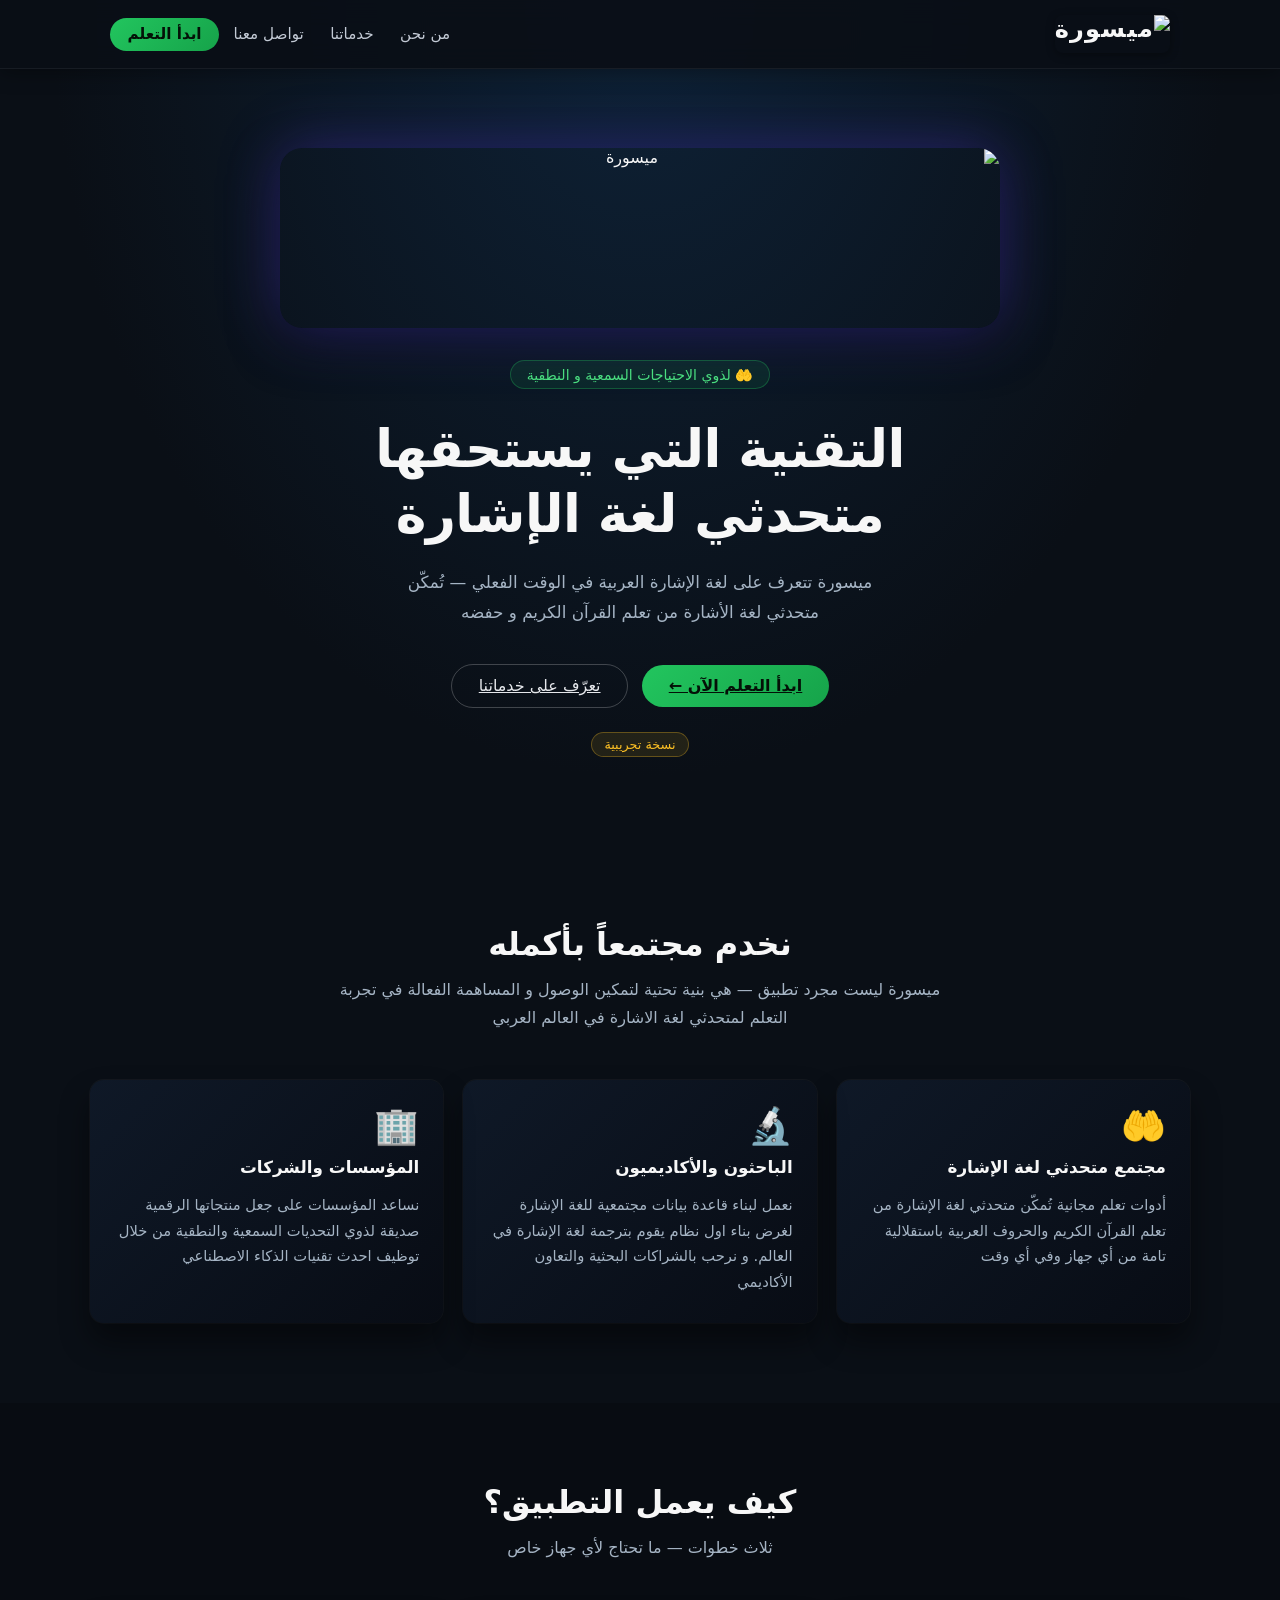
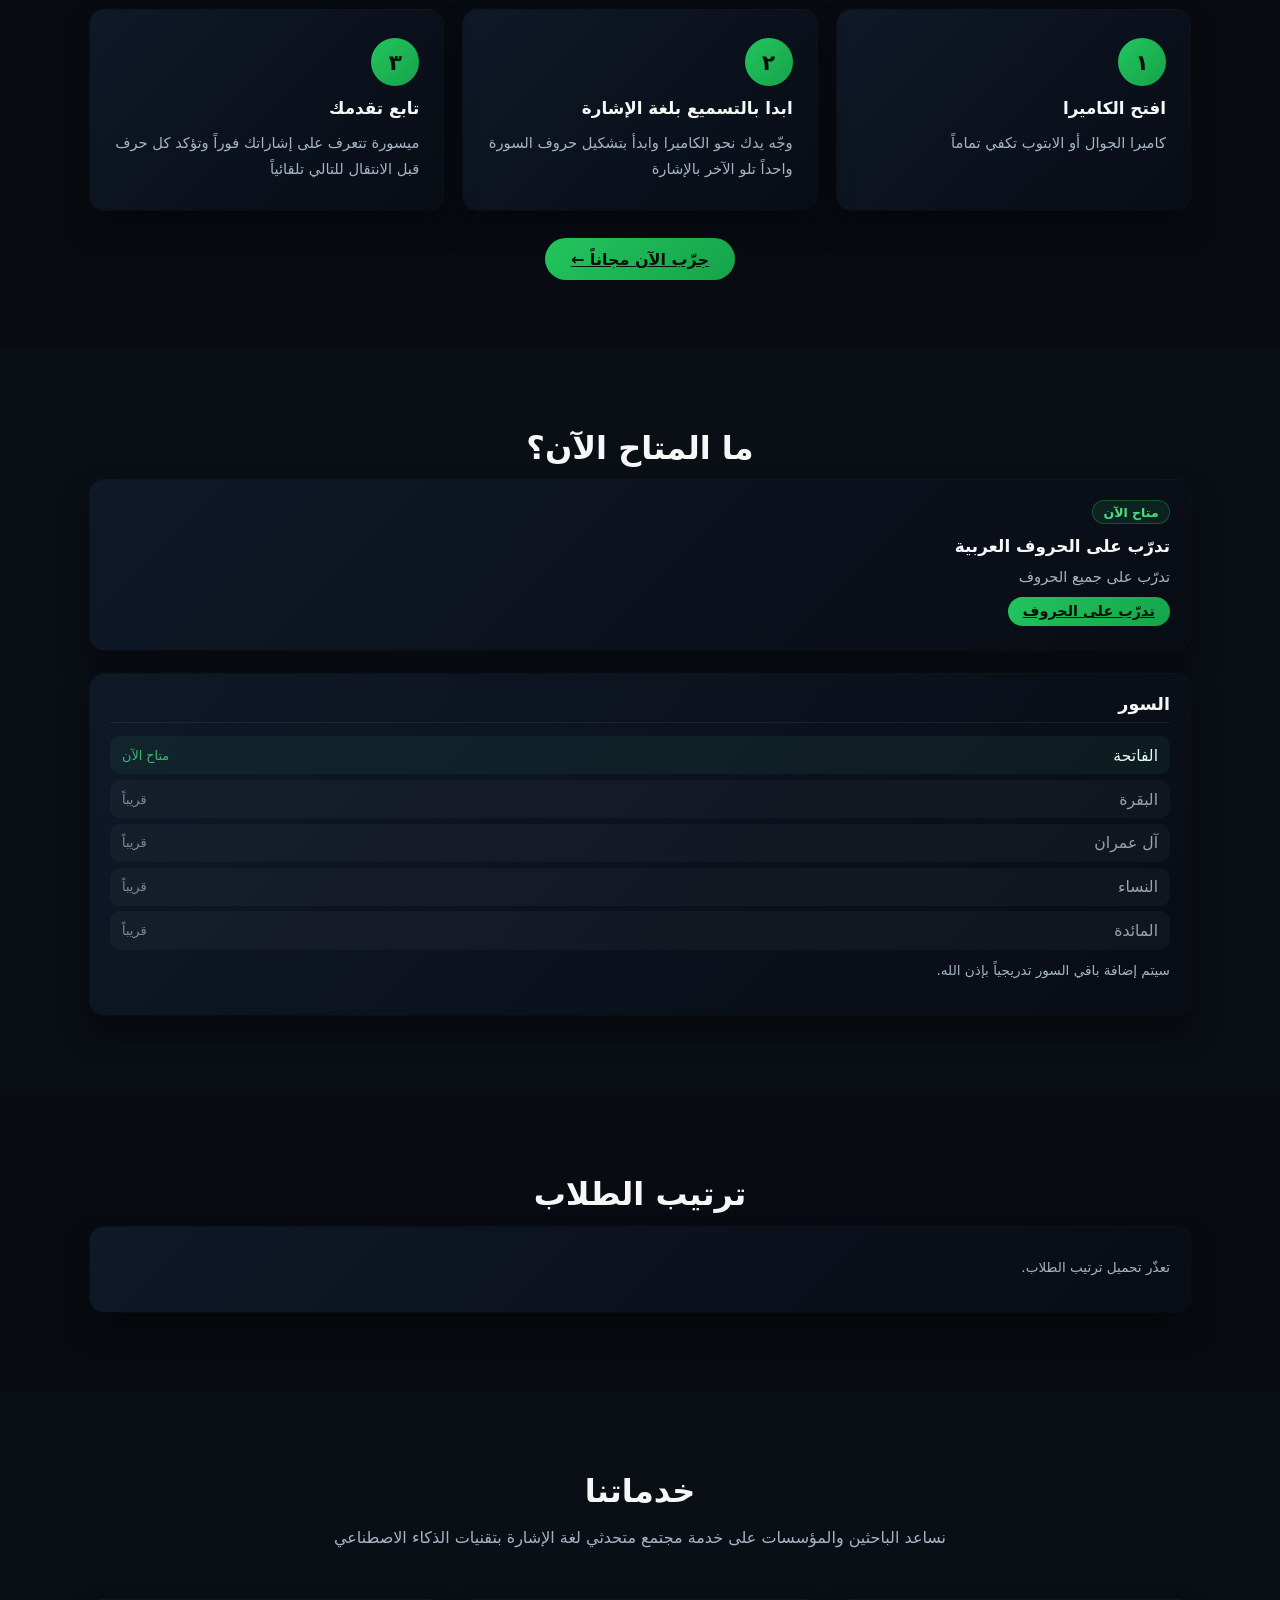
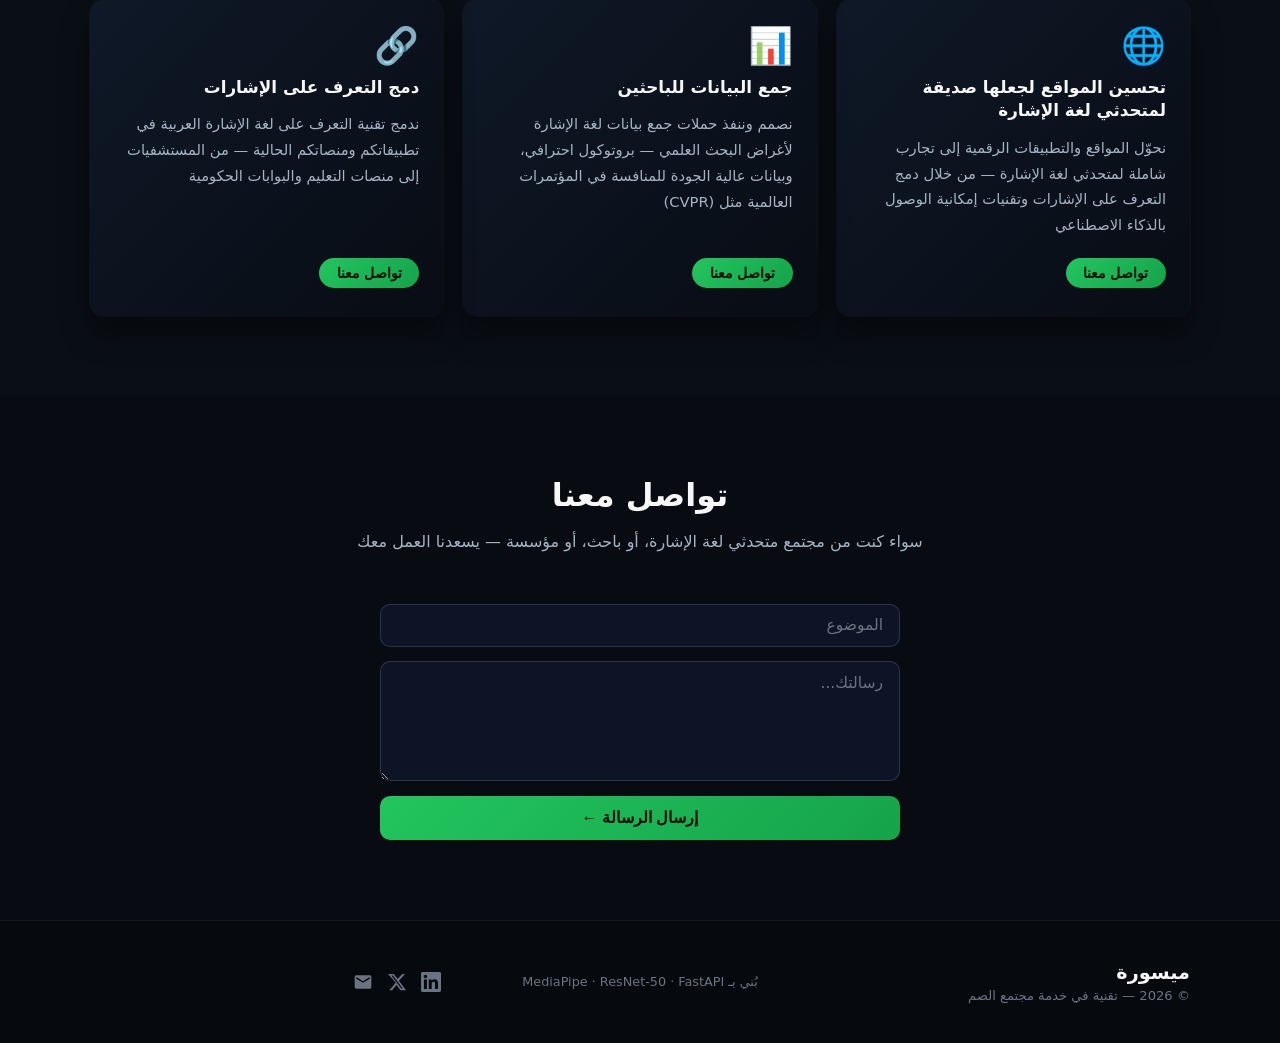
==== commit a73cdd0e: "feat: add logo, letters practice page, mission redesign" ====
--- a/static/index.html
+++ b/static/index.html
@@ -5,6 +5,7 @@
   <meta name="mysora-api-base" content="" />
   <meta name="viewport" content="width=device-width, initial-scale=1.0" />
   <title>ميسورة — لغة الإشارة العربية</title>
+  <link rel="icon" type="image/jpeg" href="/logo-dark.jpeg" />
   <link rel="stylesheet" href="https://fonts.googleapis.com/css2?family=Amiri+Quran&display=swap" />
   <link rel="stylesheet" href="styles.css" />
 </head>
@@ -13,7 +14,9 @@
   <!-- ===== SECTION 1: NAVBAR ===== -->
   <nav class="navbar" id="navbar">
     <div class="navbar-inner">
-      <a href="#" class="navbar-logo">ميسورة</a>
+      <a href="#" class="navbar-logo">
+        <img src="/logo-dark.jpeg" alt="ميسورة" class="navbar-logo-img" />
+      </a>
       <button class="navbar-burger" id="nav-burger" aria-label="فتح القائمة">☰</button>
       <ul class="navbar-links" id="nav-links">
         <li><a href="#من-نحن">من نحن</a></li>
@@ -27,6 +30,7 @@
   <!-- ===== SECTION 2: HERO ===== -->
   <section id="hero" class="hero">
     <div class="hero-inner">
+      <img src="/logo-dark.jpeg" alt="ميسورة" class="hero-logo" />
       <span class="hero-eyebrow">🤲 لذوي الاحتياجات السمعية و النطقية</span>
       <h1 class="hero-headline">
         التقنية التي يستحقها<br>متحدثي لغة الإشارة
--- a/static/styles.css
+++ b/static/styles.css
@@ -1085,3 +1085,369 @@
     justify-content: center;
   }
 }
+
+/* ===== LOGO IMAGES ===== */
+
+/* Navbar: small rounded badge, sits on the dark translucent bar */
+.navbar-logo-img {
+  height: 38px;
+  width: auto;
+  display: block;
+  border-radius: 8px;
+  /* Tiny lift so the rounded square doesn't feel glued to the bar */
+  box-shadow: 0 2px 8px rgba(0, 0, 0, 0.35);
+  transition: opacity 0.15s;
+}
+
+.navbar-logo:hover .navbar-logo-img {
+  opacity: 0.88;
+}
+
+/* Hero: centered brand mark above the headline */
+.hero-logo {
+  display: block;
+  height: 180px;
+  width: auto;
+  margin: 0 auto 2rem;
+  border-radius: 22px;
+  /* Blue glow ties it into the hero gradient */
+  box-shadow:
+    0 0 60px rgba(80, 60, 210, 0.45),
+    0 16px 48px rgba(0, 0, 0, 0.5);
+}
+
+@media (max-width: 768px) {
+  .hero-logo {
+    height: 130px;
+    border-radius: 16px;
+    margin-bottom: 1.5rem;
+  }
+}
+
+/* ================================================================
+   LETTERS PAGE  — appended, nothing above modified
+   ================================================================ */
+
+/* ---- Fixed header ---- */
+.letters-header {
+  position: fixed;
+  top: 0;
+  left: 0;
+  right: 0;
+  z-index: 1000;
+  background: rgba(10, 15, 22, 0.95);
+  backdrop-filter: blur(12px);
+  -webkit-backdrop-filter: blur(12px);
+  border-bottom: 1px solid rgba(255, 255, 255, 0.06);
+  box-shadow: 0 2px 16px rgba(0, 0, 0, 0.4);
+}
+
+.letters-header-inner {
+  max-width: 900px;
+  margin: 0 auto;
+  padding: 0 1.25rem;
+  height: 64px;
+  display: flex;
+  align-items: center;
+  justify-content: space-between;
+  gap: 1rem;
+}
+
+.letters-title {
+  margin: 0;
+  font-size: 1.05rem;
+  font-weight: 600;
+  color: #f7f7f7;
+  text-align: center;
+  flex: 1;
+}
+
+.letters-counter {
+  font-size: 0.85rem;
+  color: #a5b4c4;
+  white-space: nowrap;
+}
+
+/* ---- Main layout ---- */
+.letters-main {
+  min-height: 100vh;
+  padding: calc(64px + 2rem) 1.25rem 2.5rem;
+  display: flex;
+  align-items: flex-start;
+  justify-content: center;
+}
+
+/* ---- Letter card ---- */
+.letter-card {
+  width: 100%;
+  max-width: 440px;
+  display: flex;
+  flex-direction: column;
+  gap: 1.5rem;
+}
+
+/* ---- Letter display area ---- */
+.letter-display-area {
+  text-align: center;
+  padding: 0.75rem 0 0.25rem;
+}
+
+.letter-char {
+  font-family: "Amiri Quran", "Scheherazade New", "Amiri", "Traditional Arabic", serif;
+  font-size: 6.5rem;
+  line-height: 1.1;
+  color: #f7f7f7;
+  margin: 0 0 0.5rem;
+}
+
+.letter-meta {
+  display: flex;
+  align-items: center;
+  justify-content: center;
+  gap: 0.65rem;
+  flex-wrap: wrap;
+}
+
+.letter-name {
+  font-size: 1.1rem;
+  color: #c3cad5;
+  font-weight: 500;
+}
+
+.letter-badge {
+  font-size: 0.75rem;
+  font-weight: 600;
+  padding: 0.2rem 0.65rem;
+  border-radius: 999px;
+}
+
+.letter-badge--strong {
+  background: rgba(34, 197, 94, 0.12);
+  color: #4ade80;
+  border: 1px solid rgba(34, 197, 94, 0.3);
+}
+
+.letter-badge--weak {
+  background: rgba(251, 191, 36, 0.1);
+  color: #fbbf24;
+  border: 1px solid rgba(251, 191, 36, 0.3);
+}
+
+/* ---- Camera wrapper ---- */
+.letters-camera-wrap {
+  display: flex;
+  flex-direction: column;
+  gap: 0.65rem;
+}
+
+/* Square camera for letters page only */
+.page-letters .camera-container {
+  aspect-ratio: 1 / 1;
+}
+
+.page-letters .camera-container video {
+  object-fit: cover;
+  height: 100%;
+}
+
+/* ---- Success overlay (inside camera-container) ---- */
+.success-overlay {
+  display: none; /* shown via JS: style.display = 'flex' */
+  position: absolute;
+  inset: 0;
+  flex-direction: column;
+  align-items: center;
+  justify-content: center;
+  gap: 0.5rem;
+  background: rgba(5, 28, 14, 0.75);
+}
+
+.success-check {
+  font-size: 3.5rem;
+  line-height: 1;
+}
+
+.success-text {
+  margin: 0;
+  font-size: 1rem;
+  color: #4ade80;
+  font-weight: 600;
+}
+
+/* ---- Pulsing green border on match ---- */
+.recognition-success {
+  border-color: #22c55e !important;
+  animation: pulse-border 0.9s ease-in-out infinite;
+}
+
+@keyframes pulse-border {
+  0%, 100% { box-shadow: 0 0 0 3px rgba(34, 197, 94, 0.4);  }
+  50%       { box-shadow: 0 0 0 7px rgba(34, 197, 94, 0.12); }
+}
+
+/* ---- Detected letter display ---- */
+.detected-area {
+  display: flex;
+  align-items: center;
+  justify-content: center;
+  gap: 0.5rem;
+}
+
+.detected-label {
+  font-size: 0.85rem;
+  color: #6b7280;
+}
+
+.detected-letter {
+  font-family: "Amiri Quran", "Scheherazade New", "Amiri", "Traditional Arabic", serif;
+  font-size: 2rem;
+  color: #a5b4c4;
+  transition: color 0.15s;
+  min-width: 2ch;
+  text-align: center;
+}
+
+.detected-letter--match {
+  color: #4ade80;
+}
+
+/* ---- Navigation controls ---- */
+.nav-controls {
+  display: flex;
+  align-items: center;
+  justify-content: space-between;
+  gap: 0.75rem;
+  padding: 0.25rem 0;
+}
+
+.nav-btn {
+  border: 1px solid rgba(148, 163, 184, 0.28);
+  border-radius: 10px;
+  padding: 0.55rem 1.1rem;
+  background: rgba(148, 163, 184, 0.07);
+  color: #e5e7eb;
+  font-size: 0.92rem;
+  cursor: pointer;
+  transition: background 0.15s, opacity 0.15s, transform 0.1s;
+  white-space: nowrap;
+}
+
+.nav-btn:hover:not(:disabled) {
+  background: rgba(148, 163, 184, 0.16);
+  transform: translateY(-1px);
+}
+
+.nav-btn:disabled {
+  opacity: 0.28;
+  cursor: not-allowed;
+  transform: none;
+}
+
+/* ---- Five-dot position indicator ---- */
+.nav-dots {
+  display: flex;
+  align-items: center;
+  gap: 6px;
+}
+
+.nav-dot {
+  width: 8px;
+  height: 8px;
+  border-radius: 50%;
+  background: rgba(148, 163, 184, 0.28);
+  transition: background 0.15s, width 0.15s, height 0.15s;
+  flex-shrink: 0;
+}
+
+.nav-dot.active {
+  width: 13px;
+  height: 13px;
+  background: #22c55e;
+}
+
+.nav-dot.invisible {
+  visibility: hidden;
+}
+
+/* ---- Completion overlay ---- */
+.completion-overlay {
+  display: none; /* shown via JS: style.display = 'flex' */
+  position: fixed;
+  inset: 0;
+  z-index: 2000;
+  background: rgba(5, 8, 14, 0.88);
+  backdrop-filter: blur(8px);
+  -webkit-backdrop-filter: blur(8px);
+  align-items: center;
+  justify-content: center;
+  padding: 1.25rem;
+}
+
+.completion-card {
+  background: linear-gradient(135deg, rgba(15, 25, 40, 0.98), rgba(8, 12, 20, 0.98));
+  border-radius: 20px;
+  padding: 2.5rem 2rem;
+  max-width: 420px;
+  width: 100%;
+  text-align: center;
+  box-shadow:
+    0 24px 60px rgba(0, 0, 0, 0.6),
+    0 0 0 1px rgba(255, 255, 255, 0.06);
+  display: flex;
+  flex-direction: column;
+  align-items: center;
+  gap: 1rem;
+}
+
+.completion-emoji {
+  font-size: 4rem;
+  line-height: 1;
+}
+
+.completion-title {
+  margin: 0;
+  font-size: 1.5rem;
+  font-weight: 700;
+  color: #f7f7f7;
+}
+
+.completion-text {
+  margin: 0;
+  font-size: 0.95rem;
+  color: #a5b4c4;
+  line-height: 1.65;
+}
+
+.completion-actions {
+  display: flex;
+  flex-direction: column;
+  gap: 0.75rem;
+  width: 100%;
+  margin-top: 0.5rem;
+}
+
+.completion-actions .btn {
+  width: 100%;
+  text-align: center;
+  padding: 0.72rem 1rem;
+  font-size: 0.97rem;
+  text-decoration: none;
+  border-radius: 999px;
+}
+
+/* ---- Responsive ---- */
+@media (max-width: 768px) {
+  .letters-main {
+    padding: calc(64px + 1.25rem) 1rem 1.5rem;
+  }
+
+  .letter-char {
+    font-size: 4.5rem;
+  }
+
+  .nav-btn {
+    min-height: 44px;
+    padding: 0.6rem 0.9rem;
+    font-size: 0.88rem;
+  }
+}
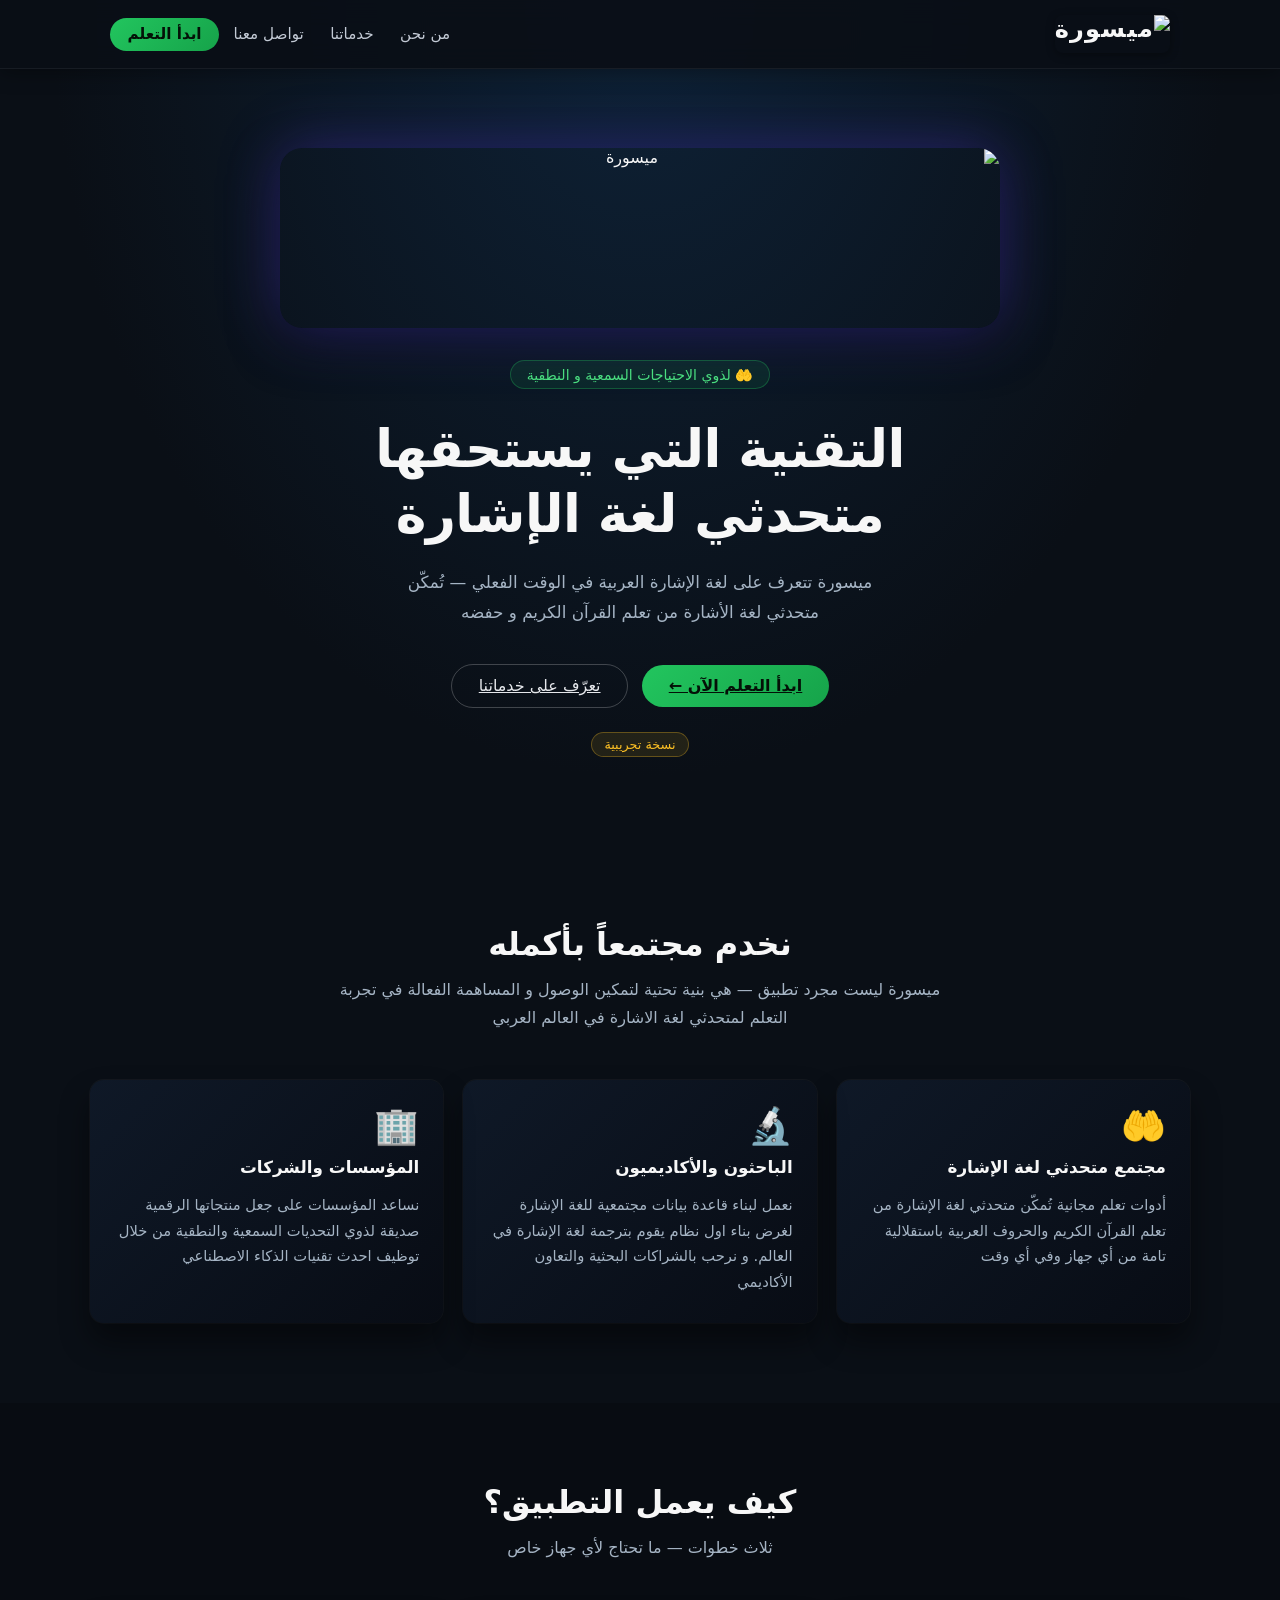
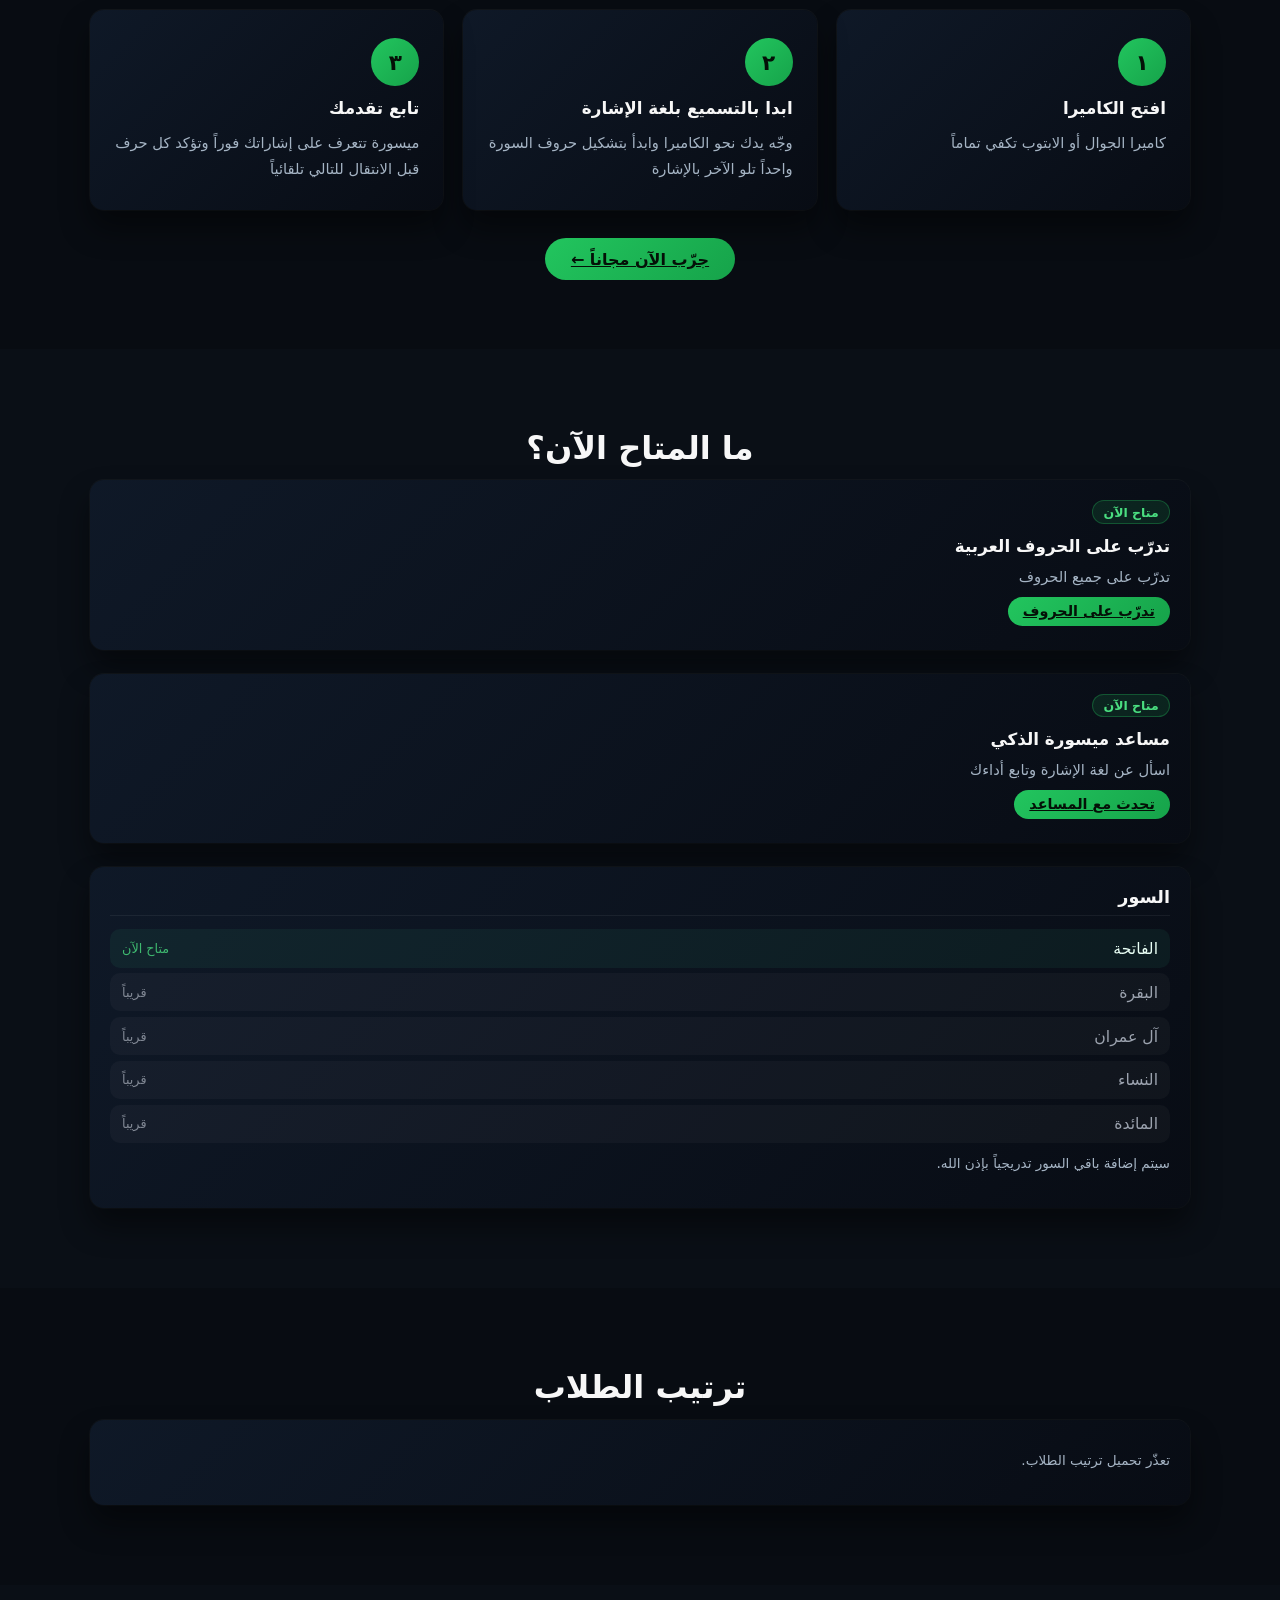
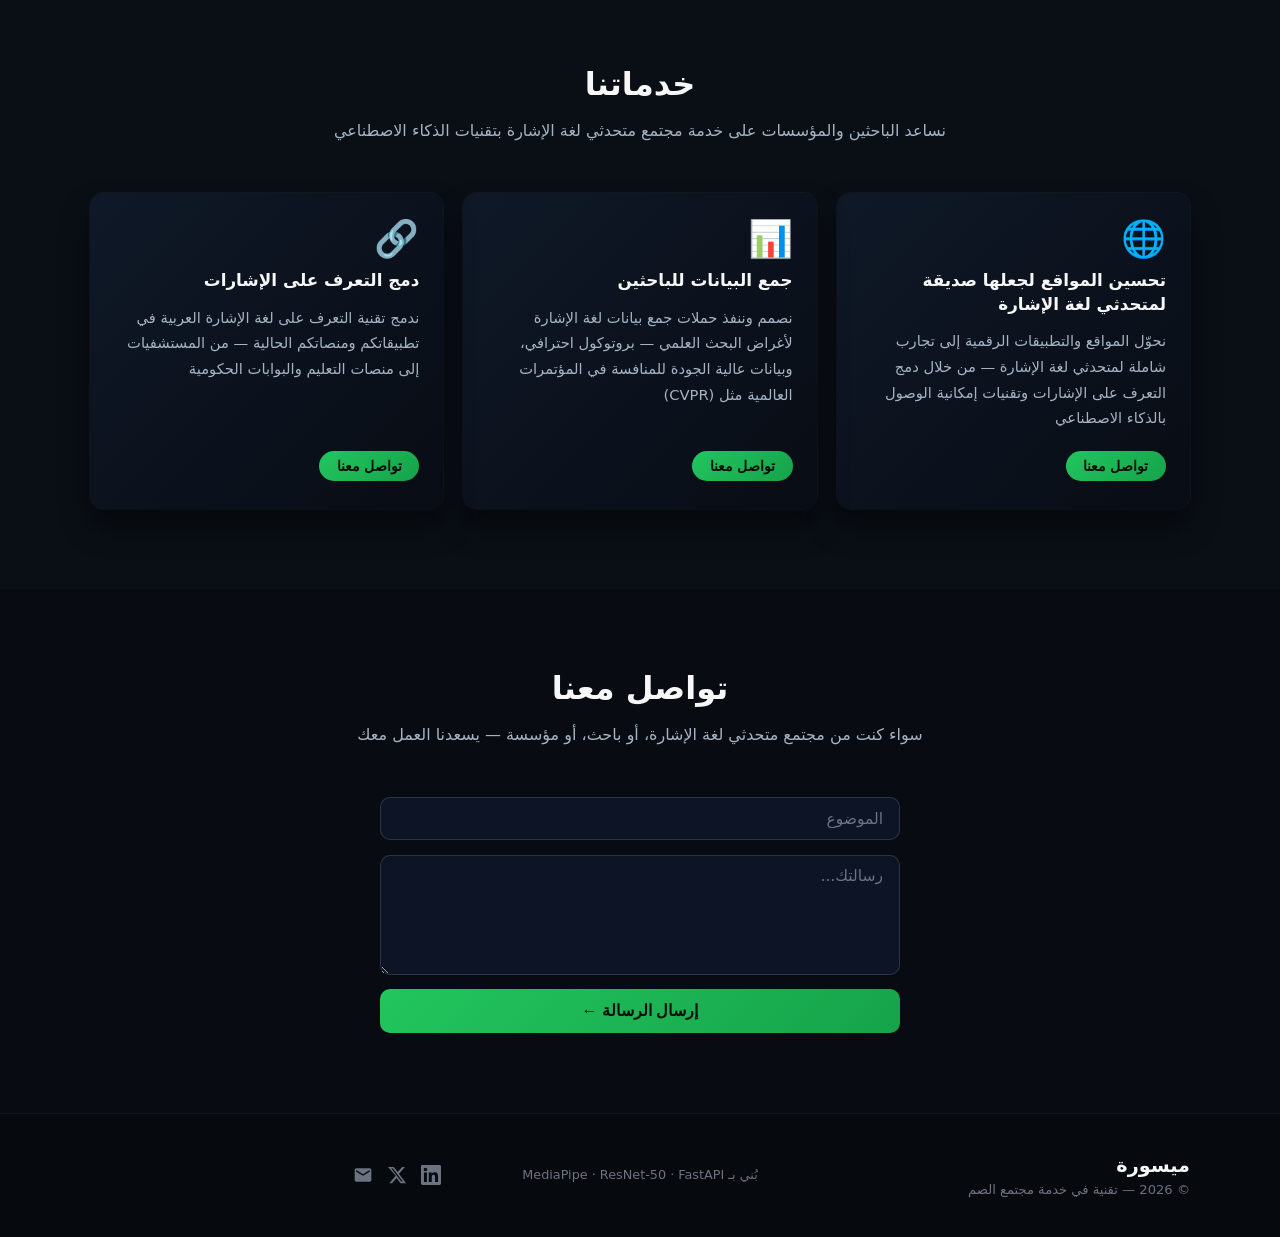
==== commit 757ef872: "feat: add multi-provider agentic RAG assistant with tool calling" ====
--- a/static/index.html
+++ b/static/index.html
@@ -127,12 +127,20 @@
       <h2 class="section-title">ما المتاح الآن؟</h2>
 
       <div class="available-stack">
-        <!-- Letters card (new) -->
+        <!-- Letters card -->
         <div class="available-card panel">
           <span class="avail-badge avail-badge--active">متاح الآن</span>
           <h3 class="available-card-title">تدرّب على الحروف العربية</h3>
           <p class="available-card-text">تدرّب على جميع الحروف</p>
           <a href="/letters.html" class="btn btn-primary">تدرّب على الحروف</a>
+        </div>
+
+        <!-- AI Assistant card -->
+        <div class="available-card panel">
+          <span class="avail-badge avail-badge--active">متاح الآن</span>
+          <h3 class="available-card-title">مساعد ميسورة الذكي</h3>
+          <p class="available-card-text">اسأل عن لغة الإشارة وتابع أداءك</p>
+          <a href="/chat.html" class="btn btn-primary">تحدث مع المساعد</a>
         </div>
 
         <!-- Existing surah list (unchanged) -->
